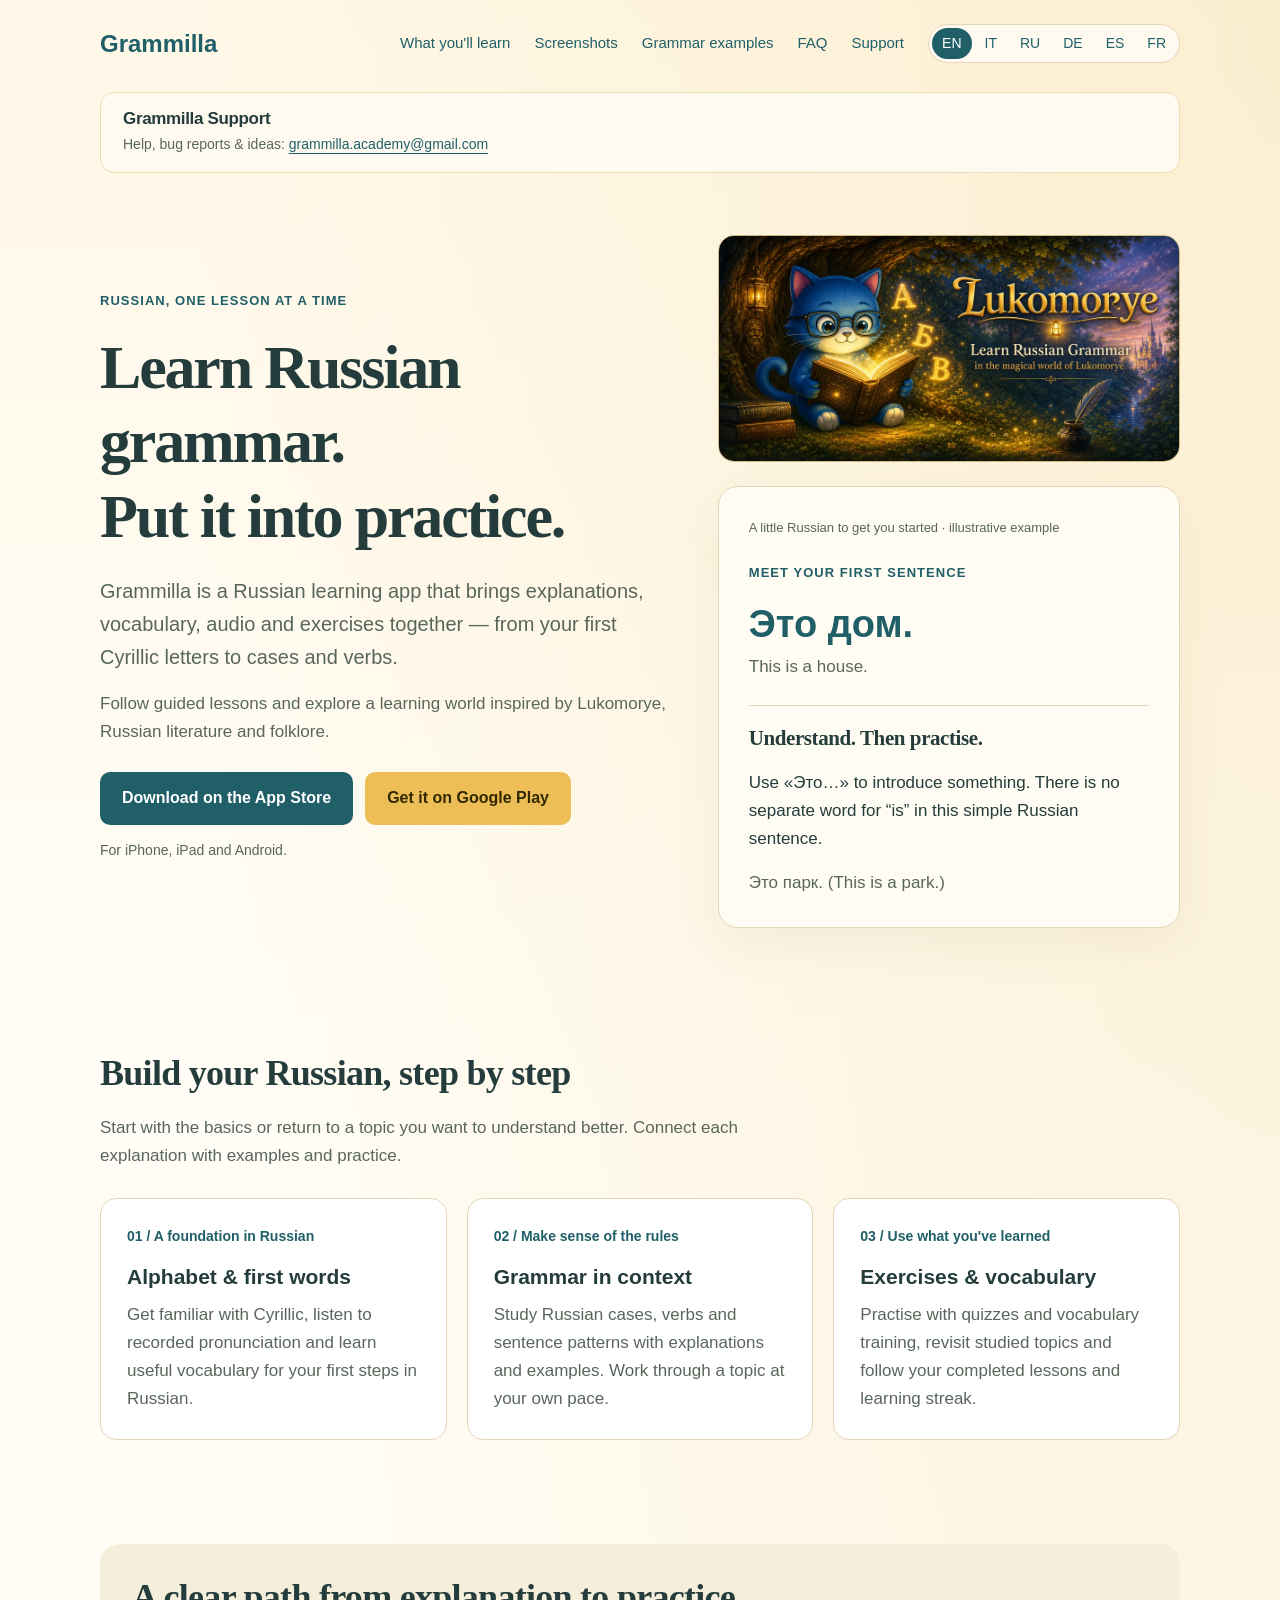
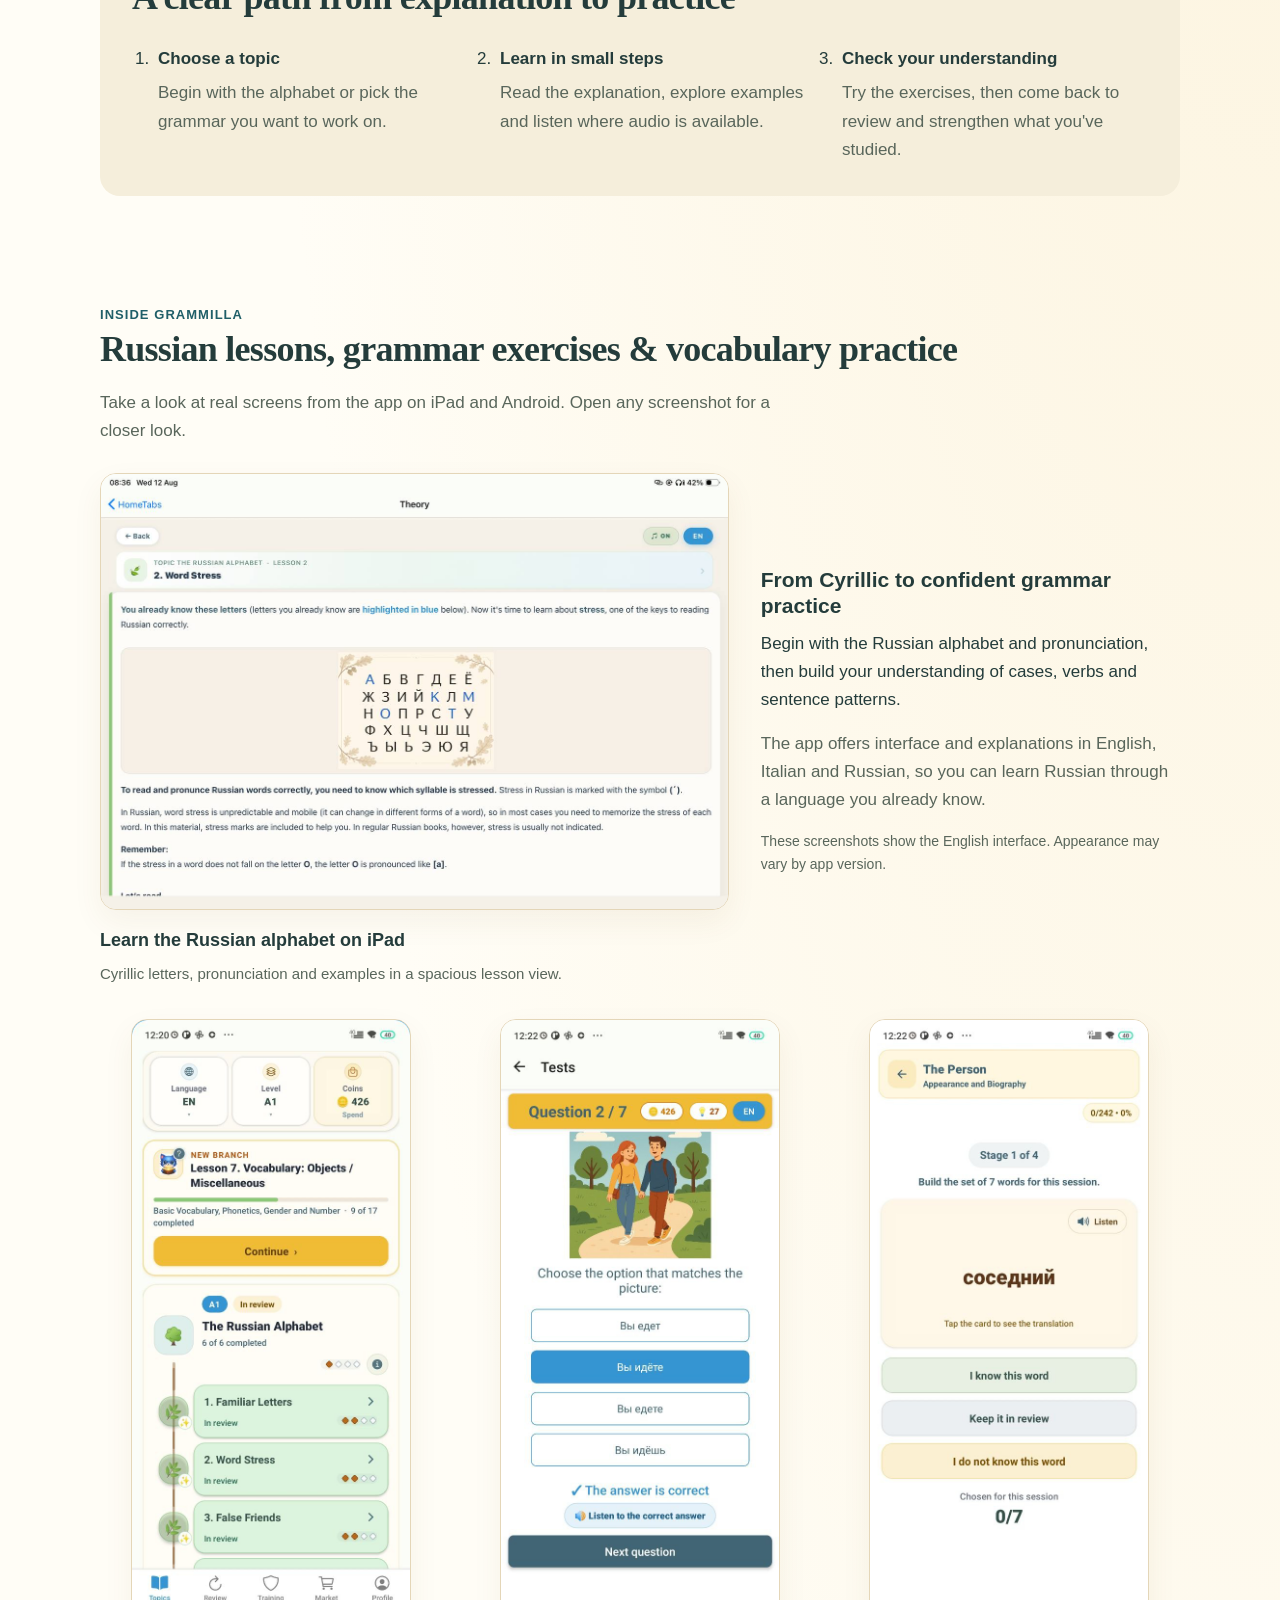
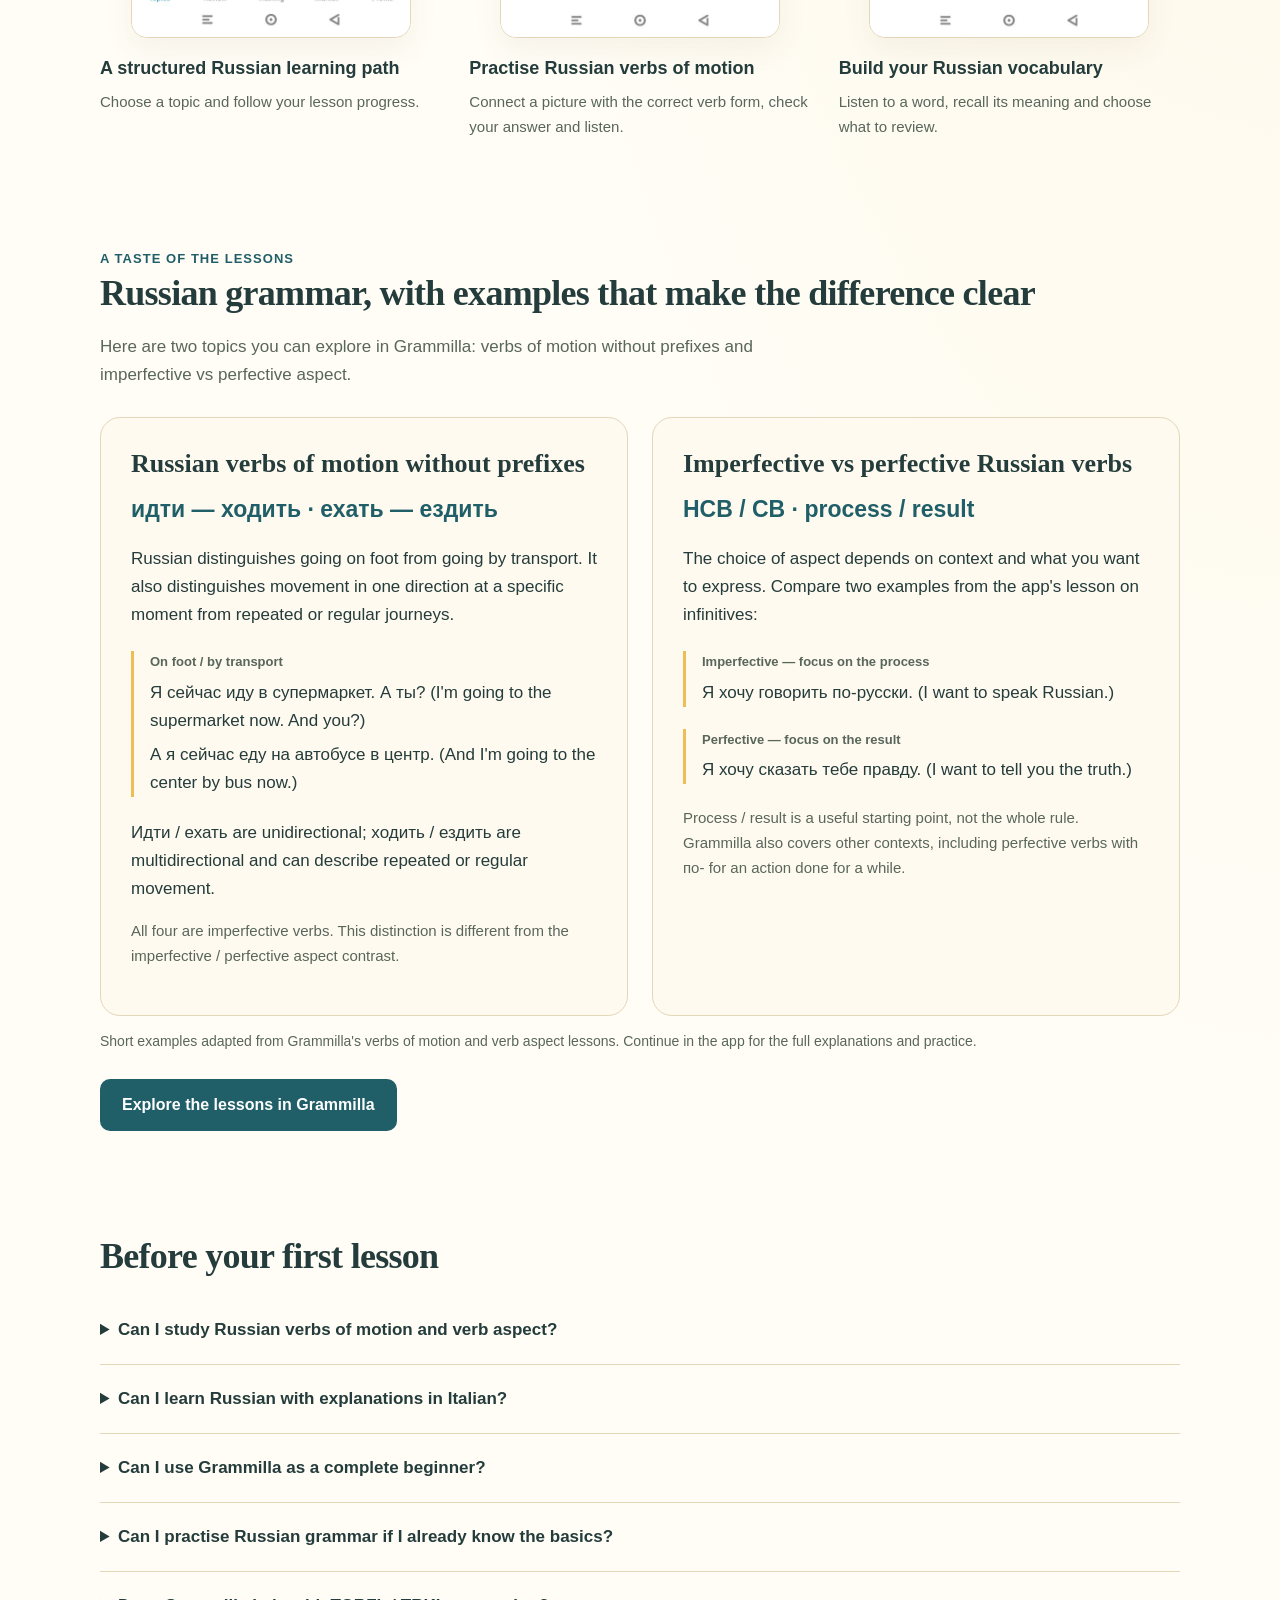
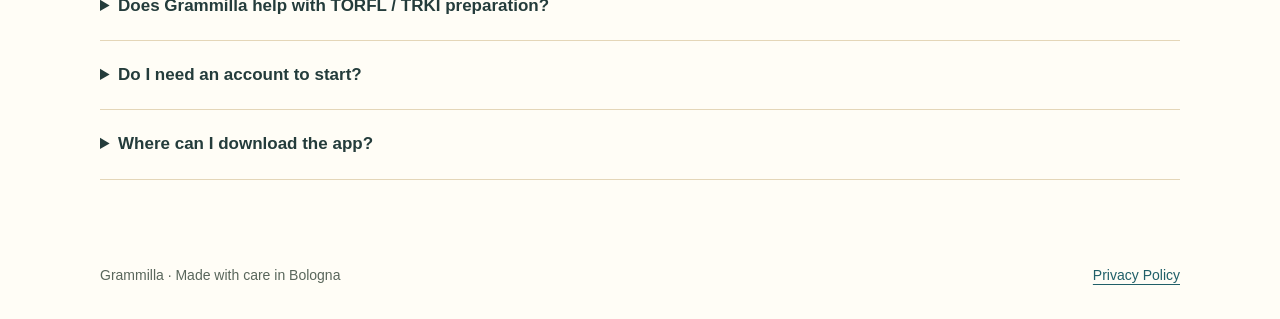
==== index.html @ 08387d65 "Add app banners free download offers and app-link store fallback" ====
<!DOCTYPE html>
<html lang="en">
<head>
  <meta charset="UTF-8" />
  <meta name="viewport" content="width=device-width, initial-scale=1.0" />
  <meta name="google-site-verification" content="zuluS6yuf3MvCARNWKIKWjeLZQMuFsAksyqGJu3H5Sc" />
  <meta name="msvalidate.01" content="674CF7AF30E9AA2058EB2AFCB538A620" />
  <title>Grammilla — Learn Russian Grammar &amp; Vocabulary</title>
  <meta name="description" content="Learn Russian with Grammilla for iOS and Android. Explore the alphabet, grammar and vocabulary through guided lessons, recorded audio and practice exercises." />
  <meta name="theme-color" content="#fff8e8" />
  <meta name="apple-itunes-app" content="app-id=6772191189" />
  <link rel="canonical" href="https://gramillaapp.github.io/grammilla-support/" />
  <link rel="alternate" hreflang="en" href="https://gramillaapp.github.io/grammilla-support/" />
  <link rel="alternate" hreflang="it" href="https://gramillaapp.github.io/grammilla-support/it/" />
  <link rel="alternate" hreflang="ru" href="https://gramillaapp.github.io/grammilla-support/ru/" />
  <link rel="alternate" hreflang="de" href="https://gramillaapp.github.io/grammilla-support/de/" />
  <link rel="alternate" hreflang="es" href="https://gramillaapp.github.io/grammilla-support/es/" />
  <link rel="alternate" hreflang="fr" href="https://gramillaapp.github.io/grammilla-support/fr/" />
  <link rel="alternate" hreflang="x-default" href="https://gramillaapp.github.io/grammilla-support/" />
  <meta property="og:type" content="website" />
  <meta property="og:site_name" content="Grammilla" />
  <meta property="og:locale" content="en_US" />
  <meta property="og:title" content="Grammilla — Learn Russian Grammar &amp; Vocabulary" />
  <meta property="og:description" content="From your first Russian letters to grammar practice. Discover guided lessons, vocabulary and exercises for iOS and Android." />
  <meta property="og:url" content="https://gramillaapp.github.io/grammilla-support/" />
  <meta property="og:image" content="https://gramillaapp.github.io/grammilla-support/assets/grammilla-lukomorye-en.webp" />
  <meta property="og:image:alt" content="Lukomorye — Learn Russian Grammar with Grammilla's blue learned cat." />
  <meta property="og:image:width" content="1024" />
  <meta property="og:image:height" content="500" />
  <meta name="twitter:card" content="summary_large_image" />
  <script type="application/ld+json">
    {
      "@context": "https://schema.org",
      "@type": "MobileApplication",
      "name": "Grammilla",
      "url": "https://gramillaapp.github.io/grammilla-support/",
      "description": "An app for learning Russian grammar and vocabulary through lessons, audio and practice exercises.",
      "inLanguage": ["en", "it", "ru"],
      "screenshot": [
        "https://gramillaapp.github.io/grammilla-support/assets/russian-alphabet-lesson-ipad.jpg",
        "https://gramillaapp.github.io/grammilla-support/assets/russian-grammar-exercises-android.jpg"
      ],
      "applicationCategory": "EducationalApplication",
      "operatingSystem": "Android, iOS, iPadOS",
      "offers": {
        "@type": "Offer",
        "price": "0",
        "priceCurrency": "USD"
      },
      "installUrl": [
        "https://play.google.com/store/apps/details?id=com.deny123.Grammila",
        "https://apps.apple.com/app/id6772191189"
      ]
    }
  </script>
  <link rel="stylesheet" href="site.css" />
</head>
<body>
  <a class="skip" href="#main">Skip to content</a>
  <header class="wrap">
    <a class="brand" href="./index.html" aria-label="Grammilla home">Grammilla</a>
    <div class="header-links">
    <nav aria-label="Main navigation">
      <a href="#learn">What you'll learn</a>
      <a href="#screenshots">Screenshots</a>
      <a href="#grammar">Grammar examples</a>
      <a href="#questions">FAQ</a>
      <a href="#support">Support</a>
    </nav>
    <div class="language" role="navigation" aria-label="Language">
        <a href="./index.html" lang="en" hreflang="en" aria-label="English" aria-current="page">EN</a>
        <a href="it/index.html" lang="it" hreflang="it" aria-label="Italiano">IT</a>
        <a href="ru/index.html" lang="ru" hreflang="ru" aria-label="Русский">RU</a>
        <a href="de/index.html" lang="de" hreflang="de" aria-label="Deutsch">DE</a>
        <a href="es/index.html" lang="es" hreflang="es" aria-label="Español">ES</a>
        <a href="fr/index.html" lang="fr" hreflang="fr" aria-label="Français">FR</a>
      </div>
    </div>
  </header>
  <main id="main" class="wrap">
    <section id="support" class="support-top" aria-labelledby="support-title">
      <div class="support">
        <div>
          <h2 id="support-title">Grammilla Support</h2>
          <p>Help, bug reports &amp; ideas: <a href="mailto:grammilla.academy@gmail.com?subject=Support%20Request%20-%20Grammilla">grammilla.academy@gmail.com</a></p>
        </div>
        <a class="btn secondary" href="grammilla://">Back to app</a>
      </div>
    </section>
    <section class="hero" aria-labelledby="hero-title">
      <div class="hero-copy">
        <span class="eyebrow">Russian, one lesson at a time</span>
        <h1 id="hero-title">Learn Russian grammar.<br />Put it into practice.</h1>
        <p class="intro">Grammilla is a Russian learning app that brings explanations, vocabulary, audio and exercises together — from your first Cyrillic letters to cases and verbs.</p>
        <p class="muted">Follow guided lessons and explore a learning world inspired by Lukomorye, Russian literature and folklore.</p>
        <div class="actions" id="download">
          <a class="btn primary" href="https://apps.apple.com/app/id6772191189">Download on the App Store</a>
          <a class="btn secondary" href="https://play.google.com/store/apps/details?id=com.deny123.Grammila">Get it on Google Play</a>
        </div>
        <p class="note">For iPhone, iPad and Android.</p>
      </div>
      <img class="world-art" src="assets/grammilla-lukomorye-en.webp" width="1024" height="500" fetchpriority="high" alt="Lukomorye — Learn Russian Grammar. A blue learned cat reads beneath a golden oak." />
      <aside class="lesson" aria-label="Illustrative Russian grammar example">
        <p class="lesson-label">A little Russian to get you started · illustrative example</p>
        <p class="eyebrow">Meet your first sentence</p>
        <p class="russian" lang="ru">Это дом.</p>
        <p class="translation">This is a house.</p>
        <div class="example-rule">
          <h2>Understand. Then practise.</h2>
          <p>Use <span lang="ru">«Это…»</span> to introduce something. There is no separate word for “is” in this simple Russian sentence.</p>
          <p class="translation"><span lang="ru">Это парк.</span> (This is a park.)</p>
        </div>
      </aside>
    </section>
    <section id="learn" aria-labelledby="learn-title">
      <h2 id="learn-title">Build your Russian, step by step</h2>
      <p class="section-intro">Start with the basics or return to a topic you want to understand better. Connect each explanation with examples and practice.</p>
      <div class="grid">
        <article class="panel">
          <span class="number">01 / A foundation in Russian</span>
          <h3>Alphabet &amp; first words</h3>
          <p>Get familiar with Cyrillic, listen to recorded pronunciation and learn useful vocabulary for your first steps in Russian.</p>
        </article>
        <article class="panel">
          <span class="number">02 / Make sense of the rules</span>
          <h3>Grammar in context</h3>
          <p>Study Russian cases, verbs and sentence patterns with explanations and examples. Work through a topic at your own pace.</p>
        </article>
        <article class="panel">
          <span class="number">03 / Use what you've learned</span>
          <h3>Exercises &amp; vocabulary</h3>
          <p>Practise with quizzes and vocabulary training, revisit studied topics and follow your completed lessons and learning streak.</p>
        </article>
      </div>
    </section>
    <section aria-labelledby="routine-title">
      <div class="journey">
        <h2 id="routine-title">A clear path from explanation to practice</h2>
        <ol>
          <li><strong>Choose a topic</strong><span>Begin with the alphabet or pick the grammar you want to work on.</span></li>
          <li><strong>Learn in small steps</strong><span>Read the explanation, explore examples and listen where audio is available.</span></li>
          <li><strong>Check your understanding</strong><span>Try the exercises, then come back to review and strengthen what you've studied.</span></li>
        </ol>
      </div>
    </section>
    <section id="screenshots" aria-labelledby="screenshots-title">
      <span class="eyebrow">Inside Grammilla</span>
      <h2 id="screenshots-title">Russian lessons, grammar exercises &amp; vocabulary practice</h2>
      <p class="section-intro">Take a look at real screens from the app on iPad and Android. Open any screenshot for a closer look.</p>
      <div class="shots-intro">
        <figure>
          <a class="shot-link" href="assets/russian-alphabet-lesson-ipad.jpg">
            <img src="assets/russian-alphabet-lesson-ipad.jpg" width="1280" height="889" loading="lazy" decoding="async" alt="Grammilla Russian alphabet lesson on iPad, with Cyrillic letters, word stress and pronunciation examples." />
          </a>
          <figcaption><strong>Learn the Russian alphabet on iPad</strong>Cyrillic letters, pronunciation and examples in a spacious lesson view.</figcaption>
        </figure>
        <div>
          <h3>From Cyrillic to confident grammar practice</h3>
          <p>Begin with the Russian alphabet and pronunciation, then build your understanding of cases, verbs and sentence patterns.</p>
          <p class="muted">The app offers interface and explanations in English, Italian and Russian, so you can learn Russian through a language you already know.</p>
          <p class="note">These screenshots show the English interface. Appearance may vary by app version.</p>
        </div>
      </div>
      <div class="shots-grid">
        <figure>
          <a class="shot-link" href="assets/learn-russian-topics-android.jpg"><img src="assets/learn-russian-topics-android.jpg" width="576" height="1280" loading="lazy" decoding="async" alt="Grammilla Russian learning topics on Android, showing alphabet lessons and lesson progress." /></a>
          <figcaption><strong>A structured Russian learning path</strong>Choose a topic and follow your lesson progress.</figcaption>
        </figure>
        <figure>
          <a class="shot-link" href="assets/russian-grammar-exercises-android.jpg"><img src="assets/russian-grammar-exercises-android.jpg" width="576" height="1280" loading="lazy" decoding="async" alt="Russian verbs of motion exercise in Grammilla, with an illustrated walking scene, answer feedback and audio." /></a>
          <figcaption><strong>Practise Russian verbs of motion</strong>Connect a picture with the correct verb form, check your answer and listen.</figcaption>
        </figure>
        <figure>
          <a class="shot-link" href="assets/russian-vocabulary-practice-android.jpg"><img src="assets/russian-vocabulary-practice-android.jpg" width="576" height="1280" loading="lazy" decoding="async" alt="Grammilla Russian vocabulary practice card with the word соседний, audio, translation reveal and review options." /></a>
          <figcaption><strong>Build your Russian vocabulary</strong>Listen to a word, recall its meaning and choose what to review.</figcaption>
        </figure>
      </div>
    </section>
    <section id="grammar" aria-labelledby="grammar-title">
      <span class="eyebrow">A taste of the lessons</span>
      <h2 id="grammar-title">Russian grammar, with examples that make the difference clear</h2>
      <p class="section-intro">Here are two topics you can explore in Grammilla: verbs of motion without prefixes and imperfective vs perfective aspect.</p>
      <div class="topic-examples">
        <article class="topic-card">
          <h3>Russian verbs of motion without prefixes</h3>
          <p class="pair" lang="ru">идти — ходить · ехать — ездить</p>
          <p>Russian distinguishes going on foot from going by transport. It also distinguishes movement in one direction at a specific moment from repeated or regular journeys.</p>
          <div class="example">
            <p class="example-label">On foot / by transport</p>
            <p><span lang="ru">Я сейчас иду в супермаркет. А ты?</span> (I'm going to the supermarket now. And you?)</p>
            <p><span lang="ru">А я сейчас еду на автобусе в центр.</span> (And I'm going to the center by bus now.)</p>
          </div>
          <p><span lang="ru">Идти / ехать</span> are unidirectional; <span lang="ru">ходить / ездить</span> are multidirectional and can describe repeated or regular movement.</p>
          <p class="topic-note">All four are imperfective verbs. This distinction is different from the imperfective / perfective aspect contrast.</p>
        </article>
        <article class="topic-card">
          <h3>Imperfective vs perfective Russian verbs</h3>
          <p class="pair"><span lang="ru">НСВ / СВ</span> · process / result</p>
          <p>The choice of aspect depends on context and what you want to express. Compare two examples from the app's lesson on infinitives:</p>
          <div class="example">
            <p class="example-label">Imperfective — focus on the process</p>
            <p><span lang="ru">Я хочу говорить по-русски.</span> (I want to speak Russian.)</p>
          </div>
          <div class="example">
            <p class="example-label">Perfective — focus on the result</p>
            <p><span lang="ru">Я хочу сказать тебе правду.</span> (I want to tell you the truth.)</p>
          </div>
          <p class="topic-note">Process / result is a useful starting point, not the whole rule. Grammilla also covers other contexts, including perfective verbs with <span lang="ru">по-</span> for an action done for a while.</p>
        </article>
      </div>
      <p class="note">Short examples adapted from Grammilla's verbs of motion and verb aspect lessons. Continue in the app for the full explanations and practice.</p>
      <div class="actions"><a class="btn primary" href="#download">Explore the lessons in Grammilla</a></div>
    </section>
    <section id="questions" aria-labelledby="questions-title">
      <h2 id="questions-title">Before your first lesson</h2>
      <details>
        <summary>Can I study Russian verbs of motion and verb aspect?</summary>
        <p>Yes. Grammilla has lessons on verbs of motion without prefixes, including <span lang="ru">идти / ходить</span> and <span lang="ru">ехать / ездить</span>, and on imperfective and perfective aspect. <a href="#grammar">See examples from these topics</a>.</p>
      </details>
      <details>
        <summary>Can I learn Russian with explanations in Italian?</summary>
        <p>Yes. The app offers interface and explanations in English, Italian and Russian. You can also <a href="it/index.html" hreflang="it" lang="it">leggere questa pagina in italiano</a>.</p>
      </details>
      <details>
        <summary>Can I use Grammilla as a complete beginner?</summary>
        <p>Yes. You can begin with the Russian alphabet, pronunciation and introductory vocabulary before moving on to grammar and practical language topics.</p>
      </details>
      <details>
        <summary>Can I practise Russian grammar if I already know the basics?</summary>
        <p>Yes. Use topic-based lessons and exercises to revisit rules, practise Russian cases and verbs, and strengthen your vocabulary.</p>
      </details>
      <details>
        <summary>Does Grammilla help with TORFL / TRKI preparation?</summary>
        <p>Grammar and vocabulary practice can support your preparation for TORFL / TRKI. Use it alongside the exam requirements and other study materials for your level.</p>
      </details>
      <details>
        <summary>Do I need an account to start?</summary>
        <p>You can start as a guest. Sign in if you want to sync your progress with your account.</p>
      </details>
      <details>
        <summary>Where can I download the app?</summary>
        <p>Grammilla is available on the <a href="https://apps.apple.com/app/id6772191189">App Store for iPhone and iPad</a> and on <a href="https://play.google.com/store/apps/details?id=com.deny123.Grammila">Google Play for Android</a>.</p>
      </details>
    </section>
  </main>
  <footer class="wrap">
    <span>Grammilla · Made with care in Bologna</span>
    <a href="https://grammilla-academy.github.io/privacy/privacy.html">Privacy Policy</a>
  </footer>
  <script>
    // "Back to app": open the app if installed, otherwise go to the store.
    (function () {
      var link = document.querySelector('a[href^="grammilla://"]');
      if (!link) return;
      var ua = navigator.userAgent || "";
      var isIOS = /iPad|iPhone|iPod/.test(ua) ||
                  (navigator.platform === "MacIntel" && navigator.maxTouchPoints > 1);
      var isAndroid = /Android/.test(ua);
      var store = isIOS
        ? "https://apps.apple.com/app/id6772191189"
        : isAndroid
          ? "https://play.google.com/store/apps/details?id=com.deny123.Grammila"
          : null;
      if (!store) { link.style.display = "none"; return; }
      link.addEventListener("click", function (e) {
        e.preventDefault();
        var deepLink = link.getAttribute("href");
        var timer = setTimeout(function () { window.location.href = store; }, 1500);
        document.addEventListener("visibilitychange", function () {
          if (document.hidden) clearTimeout(timer);
        }, { once: true });
        window.location.href = deepLink;
      });
    })();
  </script>
</body>
</html>
---- site.css ----
:root { color-scheme: light; --ink: #243c3b; --muted: #59665b; --blue: #205f68; --gold: #edbd56; --border: #e4d6b8; }
* { box-sizing: border-box; }
html { scroll-behavior: smooth; }
body { margin: 0; color: var(--ink); background: radial-gradient(ellipse at top right, #f6dfaa66, transparent 60%), linear-gradient(180deg, #fff8e8, #fffdf6 1100px); font-family: "Inter", "Segoe UI", Arial, sans-serif; font-size: 17px; line-height: 1.65; }
a { color: var(--blue); text-underline-offset: 4px; }
a:focus-visible, summary:focus-visible { outline: 3px solid var(--blue); outline-offset: 5px; }
.skip { position: absolute; top: -100px; left: 16px; padding: 8px 16px; background: #fffdf8; z-index: 1; }
.skip:focus { top: 8px; }
.wrap { width: min(1080px, calc(100% - 40px)); margin-inline: auto; }
header { display: flex; align-items: center; justify-content: space-between; gap: 20px; padding-block: 24px; }
.brand { font-size: 24px; font-weight: 800; text-decoration: none; color: var(--blue); }
nav { display: flex; flex-wrap: wrap; gap: 12px 24px; font-size: 15px; }
nav a { text-decoration: none; }
nav a:hover { text-decoration: underline; }
h1, h2, h3 { line-height: 1.2; }
h1, h2 { font-family: Georgia, "Times New Roman", serif; font-weight: 700; }
h1 { font-size: clamp(36px, 5.3vw, 62px); letter-spacing: -0.035em; margin: 16px 0 22px; }
h2 { font-size: clamp(27px, 3.5vw, 36px); letter-spacing: -0.02em; margin: 0 0 18px; }
h3 { font-size: 21px; margin: 0 0 12px; }
p { margin: 0 0 16px; }
.muted, .intro { color: var(--muted); }
.eyebrow { color: var(--blue); font-size: 13px; font-weight: 800; text-transform: uppercase; letter-spacing: 0.08em; }
.hero { display: grid; grid-template-columns: 1.25fr 1fr; gap: 52px; align-items: center; padding-block: 62px 72px; }
.intro { font-size: 20px; max-width: 600px; }
.actions { display: flex; flex-wrap: wrap; gap: 12px; margin-top: 26px; }
.btn { display: inline-flex; align-items: center; justify-content: center; padding: 13px 22px; border-radius: 10px; font-size: 16px; font-weight: 700; text-decoration: none; }
.primary { background: var(--blue); color: white; }
.secondary { background: var(--gold); color: #332900; }
.btn:hover { filter: brightness(0.94); }
.note { font-size: 14px; color: var(--muted); margin-top: 14px; }
.lesson { background: #fff; border: 1px solid var(--border); border-radius: 20px; padding: 30px; box-shadow: 0 18px 50px #216e9d12; }
.lesson-label { font-size: 13px; color: var(--muted); margin-bottom: 24px; }
.russian { font-size: 38px; line-height: 1.3; margin: 4px 0; color: var(--blue); font-weight: 700; }
.translation { color: var(--muted); }
.example-rule { border-top: 1px solid var(--border); padding-top: 20px; margin-top: 24px; }
.example-rule h2 { font-size: 21px; }
.example-rule p:last-child { margin-bottom: 0; }
section { padding-block: 52px; scroll-margin-top: 24px; }
.section-intro { max-width: 720px; color: var(--muted); margin-bottom: 28px; }
.grid { display: grid; grid-template-columns: repeat(3, 1fr); gap: 20px; }
.panel { border: 1px solid var(--border); border-radius: 16px; background: #fff; padding: 26px; }
.panel p { color: var(--muted); margin-bottom: 0; }
.number { display: block; color: var(--blue); font-size: 14px; font-weight: 800; margin-bottom: 16px; }
.journey { padding: 32px; border-radius: 20px; background: #f5eedb; }
.journey ol { display: grid; grid-template-columns: repeat(3, 1fr); gap: 32px; padding-left: 22px; margin: 26px 0 0; }
.journey li { padding-left: 4px; }
.journey strong { display: block; margin-bottom: 6px; }
.journey span { color: var(--muted); }
details { border-bottom: 1px solid var(--border); padding-block: 20px; }
summary { cursor: pointer; font-weight: 700; }
details p { color: var(--muted); margin: 14px 0 0; max-width: 800px; }
.support { background: #fff9e9; border: 1px solid #edddb1; border-radius: 20px; padding: 32px; }
.support .actions { margin-top: 18px; }
.support a { overflow-wrap: anywhere; }
footer { display: flex; justify-content: space-between; flex-wrap: wrap; gap: 12px; padding-block: 32px; color: var(--muted); font-size: 14px; }
@media (max-width: 760px) {
  .hero { grid-template-columns: 1fr; gap: 30px; padding-block: 32px 40px; }
  .grid, .journey ol { grid-template-columns: 1fr; }
  .journey ol { gap: 20px; }
  section { padding-block: 32px; }
  header { align-items: flex-start; }
  nav { justify-content: flex-end; gap: 8px 16px; }
}
@media (max-width: 420px) {
  .wrap { width: calc(100% - 32px); }
  header { flex-direction: column; gap: 10px; }
  nav { justify-content: flex-start; }
  .actions .btn { width: 100%; }
  .lesson, .journey, .support { padding: 24px; }
}
@media (prefers-reduced-motion: reduce) { html { scroll-behavior: auto; } }

/* Shared by both static language pages. */
.language { display: inline-flex; gap: 3px; padding: 3px; border: 1px solid var(--border); border-radius: 999px; background: #fffaf0; font-size: 14px; }
.language { flex-wrap: wrap; max-width: 100%; }
.language-notice { margin-top: 20px; padding: 18px 22px; border: 1px solid #d8bb79; border-left: 4px solid var(--gold); border-radius: 14px; background: #fff6dc; }
.language-notice p { margin: 6px 0 0; color: var(--muted); font-size: 15px; }
.tablet-shot { max-width: 900px; margin: 28px auto 36px; }
.language a { padding: 4px 10px; border-radius: 999px; text-decoration: none; }
.language a[aria-current="page"] { background: var(--blue); color: #fff; }
.header-links { display: flex; flex-wrap: wrap; align-items: center; justify-content: flex-end; gap: 16px 24px; }
.hero { gap: 40px; }
.world-art { display: block; width: 100%; height: auto; border-radius: 16px; border: 1px solid #cfb77e; margin-bottom: 24px; }
.lesson { background: #fffcf3; box-shadow: 0 16px 50px #6a4e1810; }
.shots-intro { display: grid; grid-template-columns: 1.5fr 1fr; gap: 32px; align-items: center; margin: 28px 0 32px; }
figure { margin: 0; min-width: 0; }
.shot-link { display: block; border: 1px solid var(--border); border-radius: 16px; overflow: hidden; background: #fff; box-shadow: 0 12px 30px #6a4e1810; transition: box-shadow .15s; }
.shot-link:hover { box-shadow: 0 16px 32px #6a4e1826; }
.shot-link img { display: block; width: 100%; height: auto; }
.shots-grid { display: grid; grid-template-columns: repeat(3,1fr); gap: 28px; }
.shots-grid .shot-link { max-width: 280px; margin-inline: auto; }
figcaption { padding-top: 16px; font-size: 15px; color: var(--muted); }
figcaption strong { display: block; color: var(--ink); font-size: 18px; margin-bottom: 6px; }
.topic-examples { display: grid; grid-template-columns: 1fr 1fr; gap: 24px; }
.topic-card { border: 1px solid var(--border); border-radius: 20px; padding: 30px; background: #fffaf0; }
.topic-card h3 { font-family: Georgia, "Times New Roman", serif; font-size: 26px; }
.topic-card .pair { color: var(--blue); font-size: 23px; font-weight: 700; }
.example { border-left: 3px solid var(--gold); padding-left: 16px; margin-block: 22px; }
.example p { margin-bottom: 6px; }
.example-label { font-size: 13px; color: var(--muted); font-weight: 700; }
.topic-note { color: var(--muted); font-size: 15px; }
@media (max-width: 760px) {
  .shots-intro, .topic-examples { grid-template-columns: 1fr; gap: 24px; }
  .shots-grid { grid-template-columns: 1fr; gap: 36px; }
  .shots-grid .shot-link { max-width: 340px; }
  .shots-grid figcaption { max-width: 340px; margin-inline: auto; }
  .header-links { gap: 12px; }
}
@media (max-width: 420px) { .header-links { justify-content: flex-start; } .topic-card { padding: 24px; } }
@media (prefers-reduced-motion: reduce) { .shot-link { transition: none; } }

.hero { grid-template-areas: "copy art" "copy sample"; row-gap: 24px; }
.hero-copy { grid-area: copy; }
.hero > .world-art { grid-area: art; margin: 0; align-self: end; }
.hero > .lesson { grid-area: sample; align-self: start; }
@media (max-width: 760px) { .hero { grid-template-areas: "art" "copy" "sample"; } }

.support-top { padding-block: 4px 0; }
.support-top .support { display: flex; align-items: center; justify-content: space-between; gap: 12px 24px; padding: 16px 22px; border-radius: 14px; background: #fffaf0; }
.support-top h2 { font-family: "Inter", "Segoe UI", Arial, sans-serif; font-size: 17px; margin: 0 0 4px; }
.support-top p { font-size: 14px; margin: 0; color: var(--muted); }
.support-top .btn { flex-shrink: 0; padding: 9px 14px; font-size: 14px; }
@media (max-width: 520px) { .support-top .support { flex-wrap: wrap; padding: 14px 16px; } }
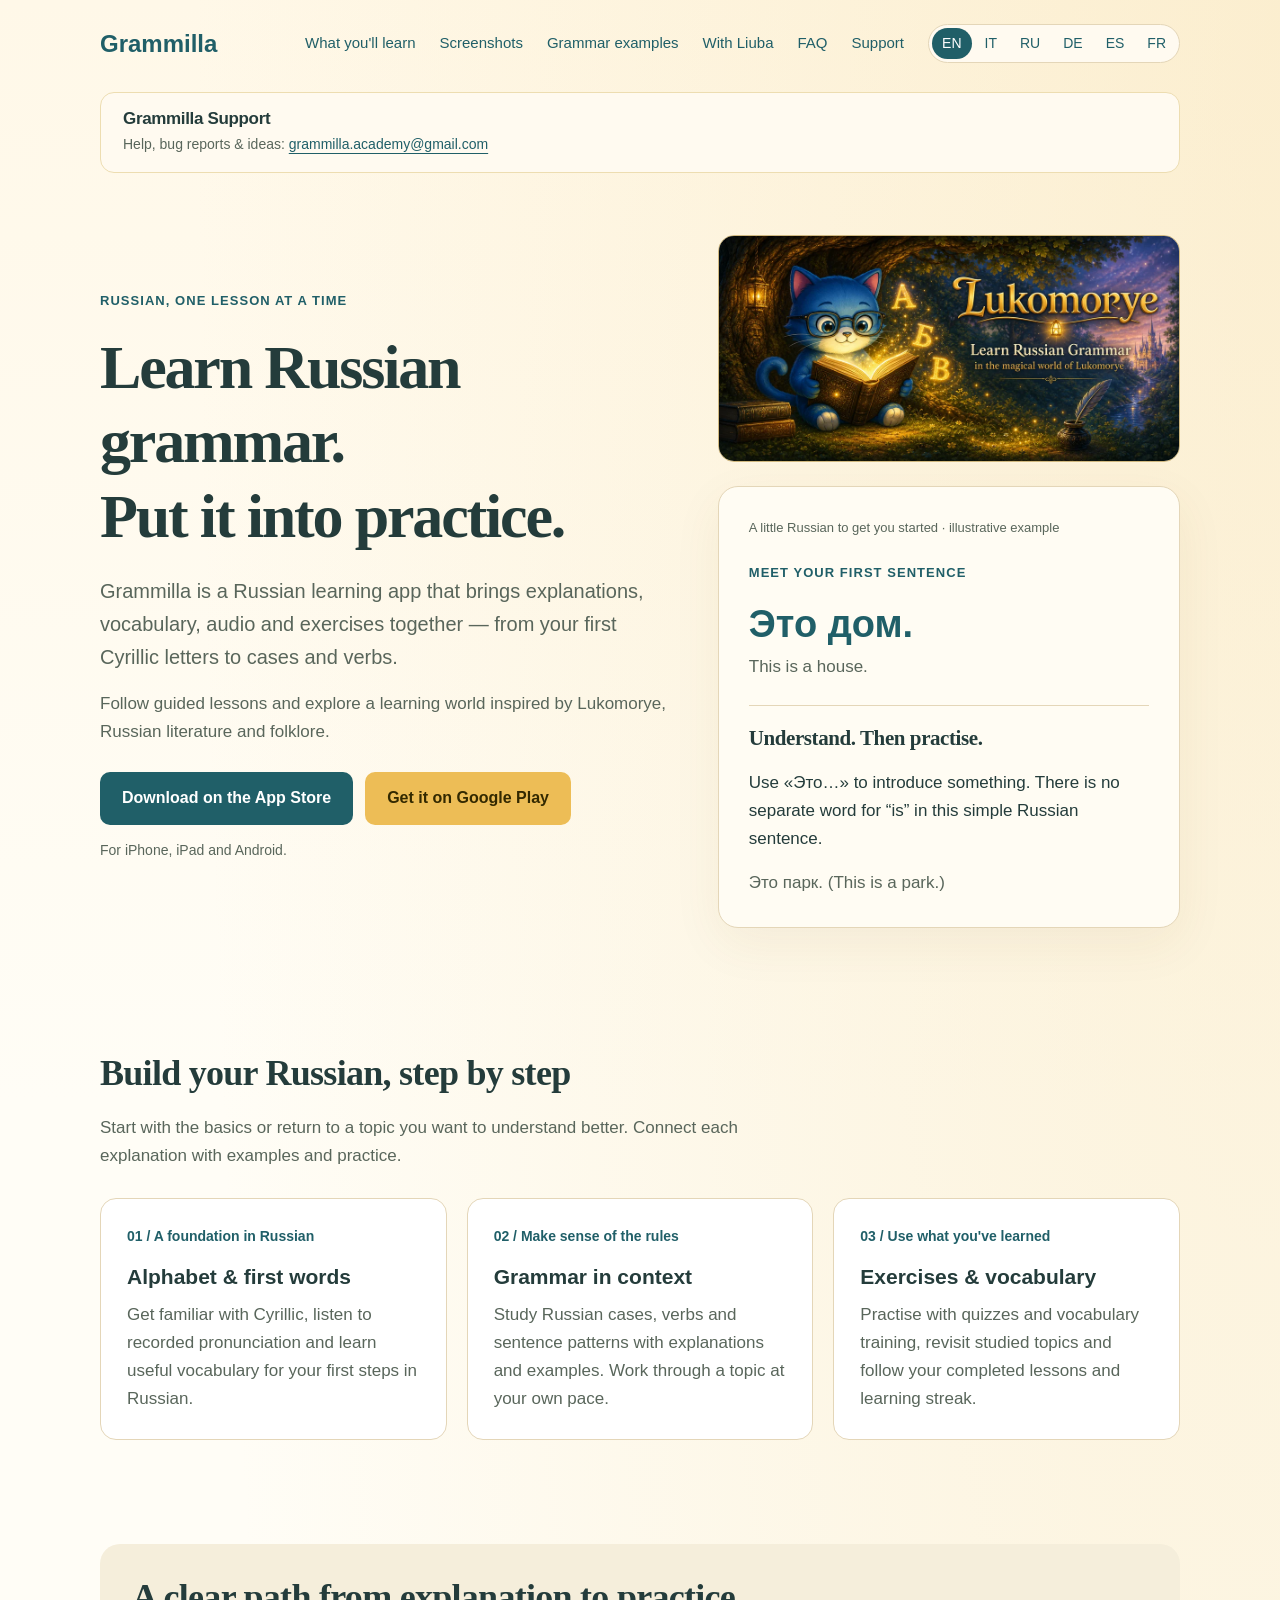
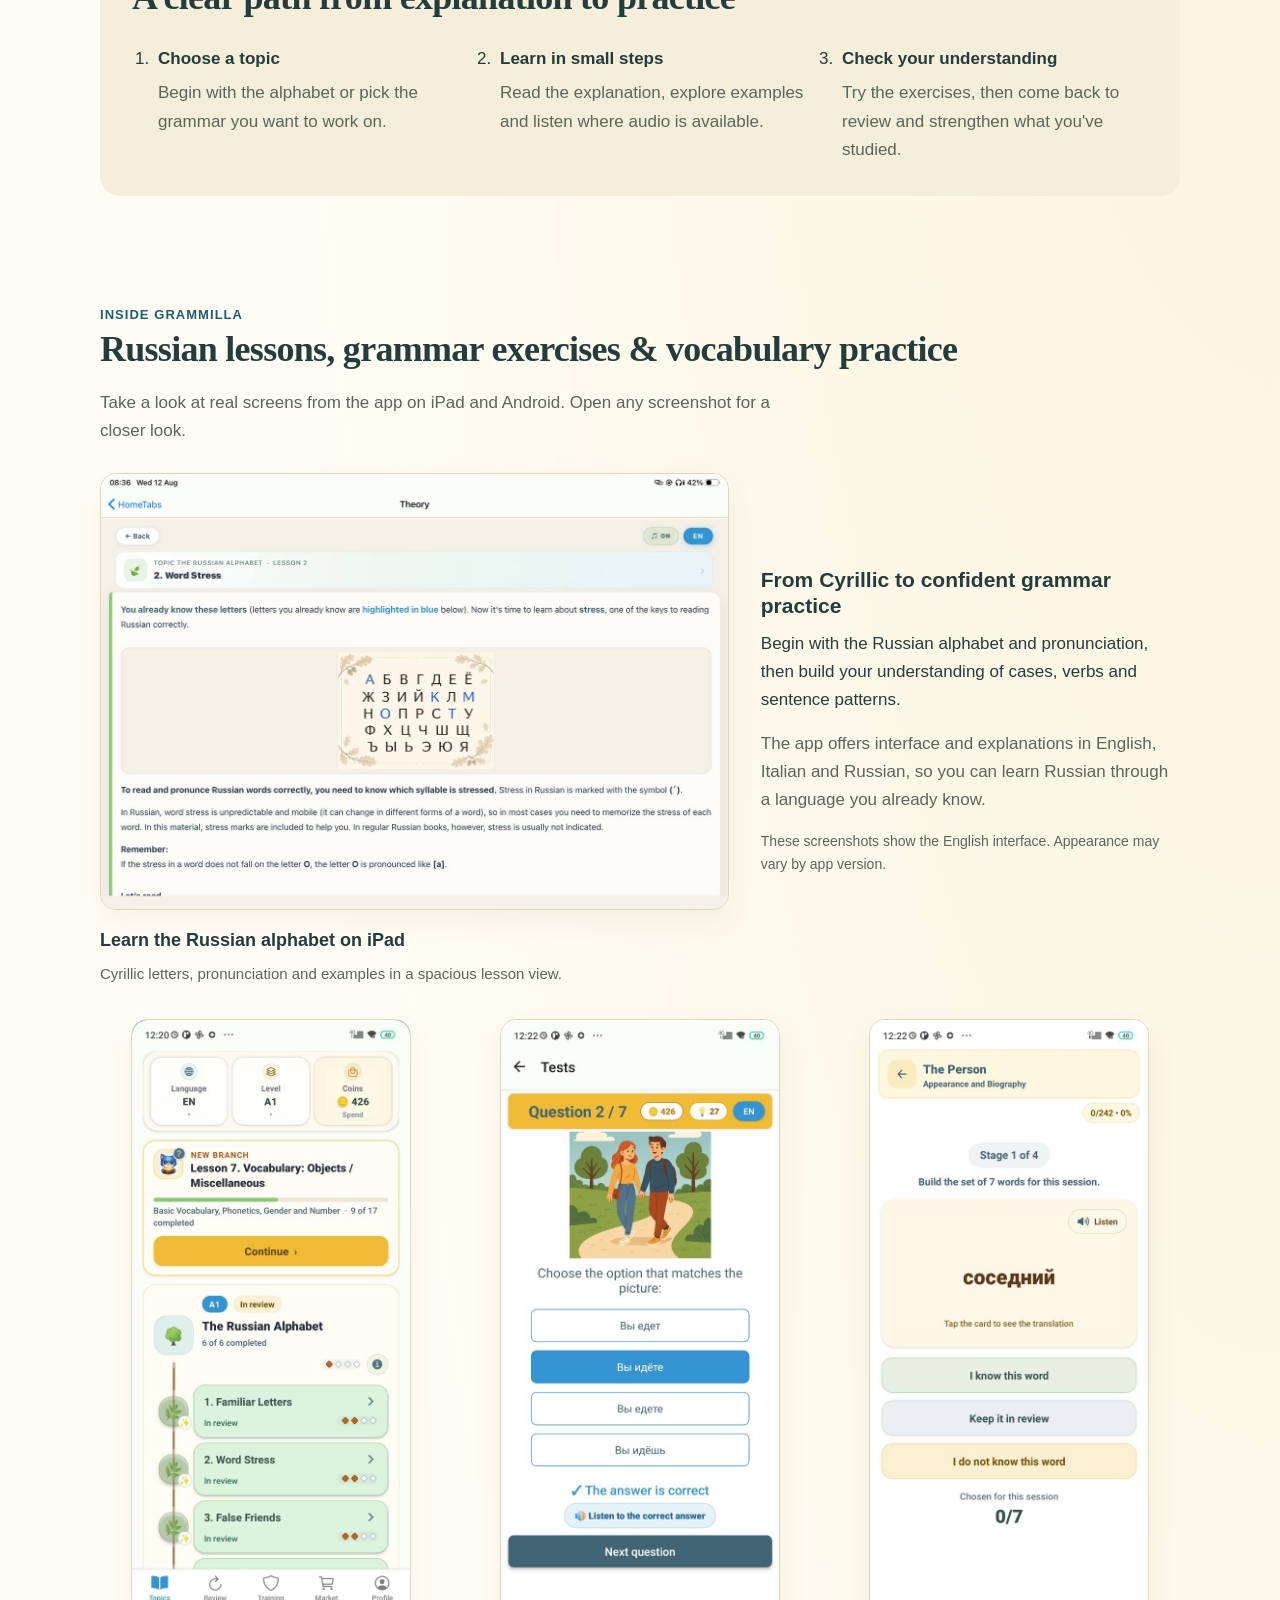
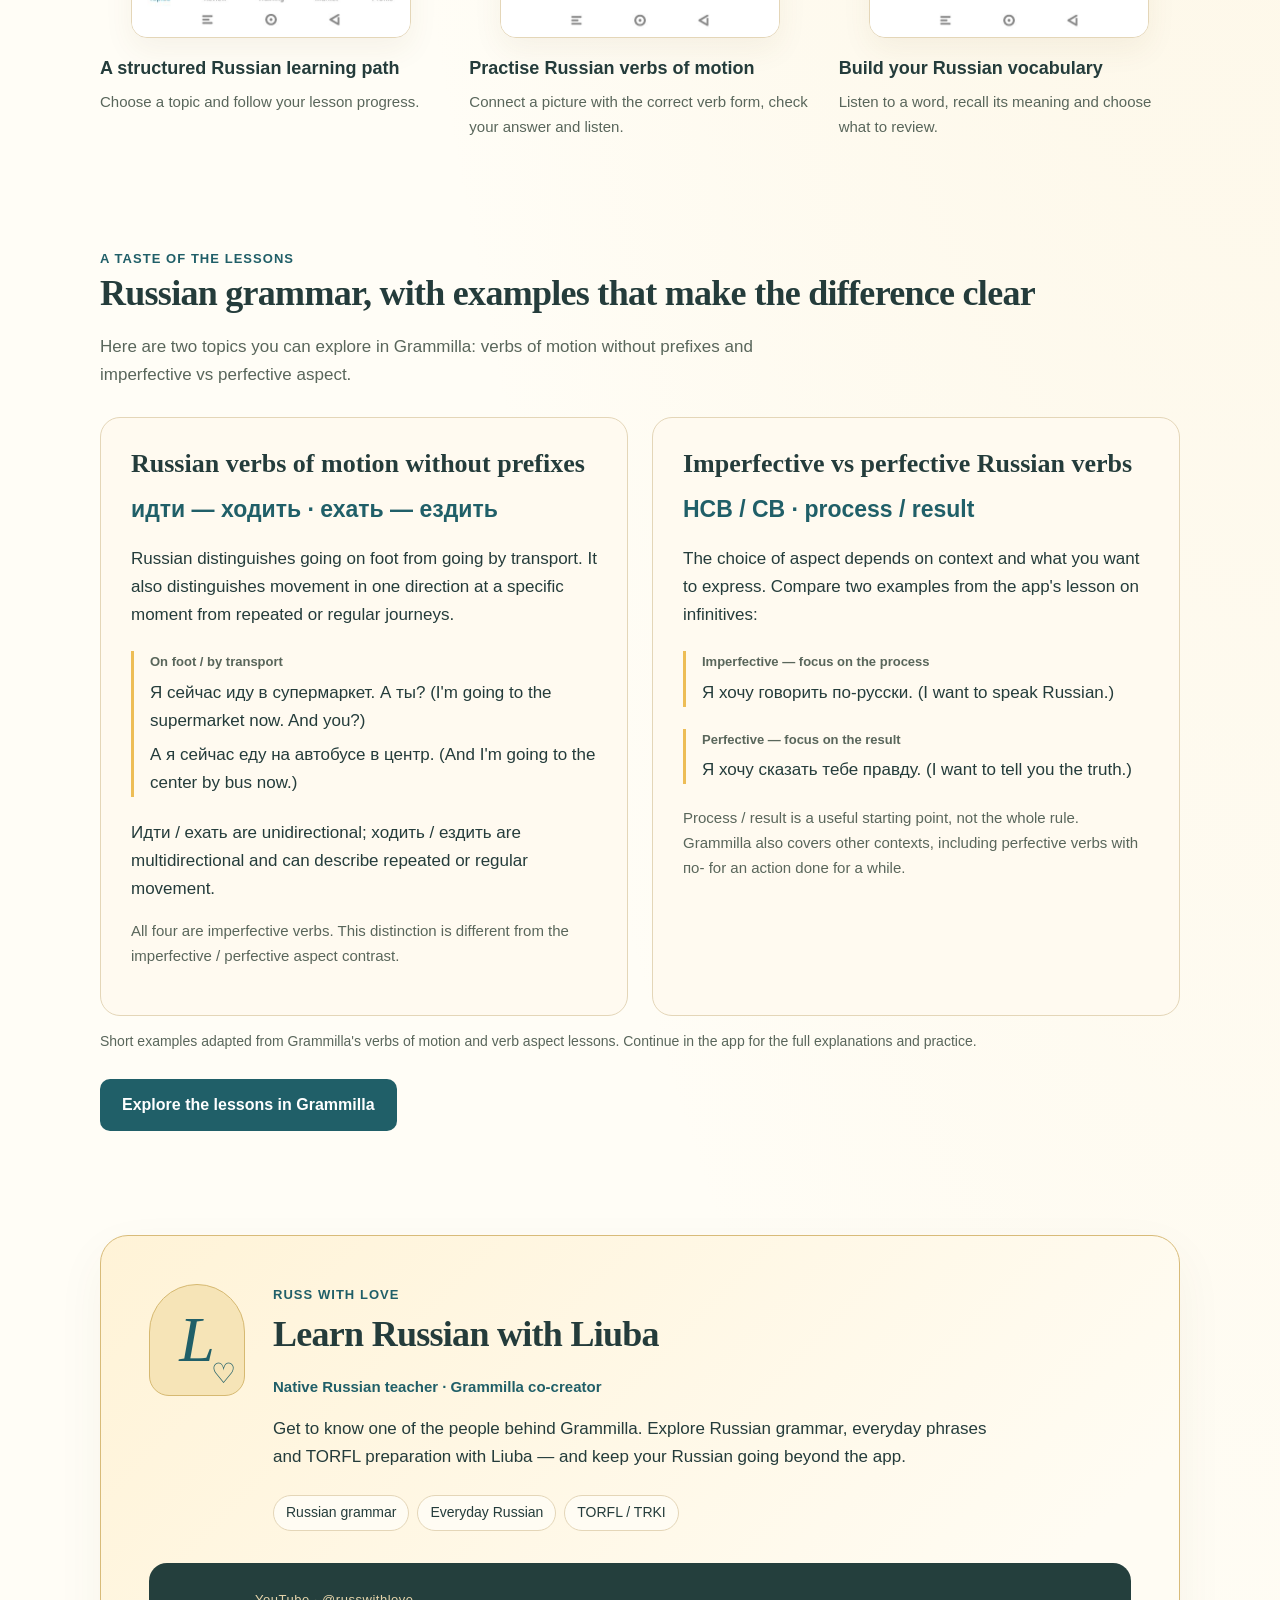
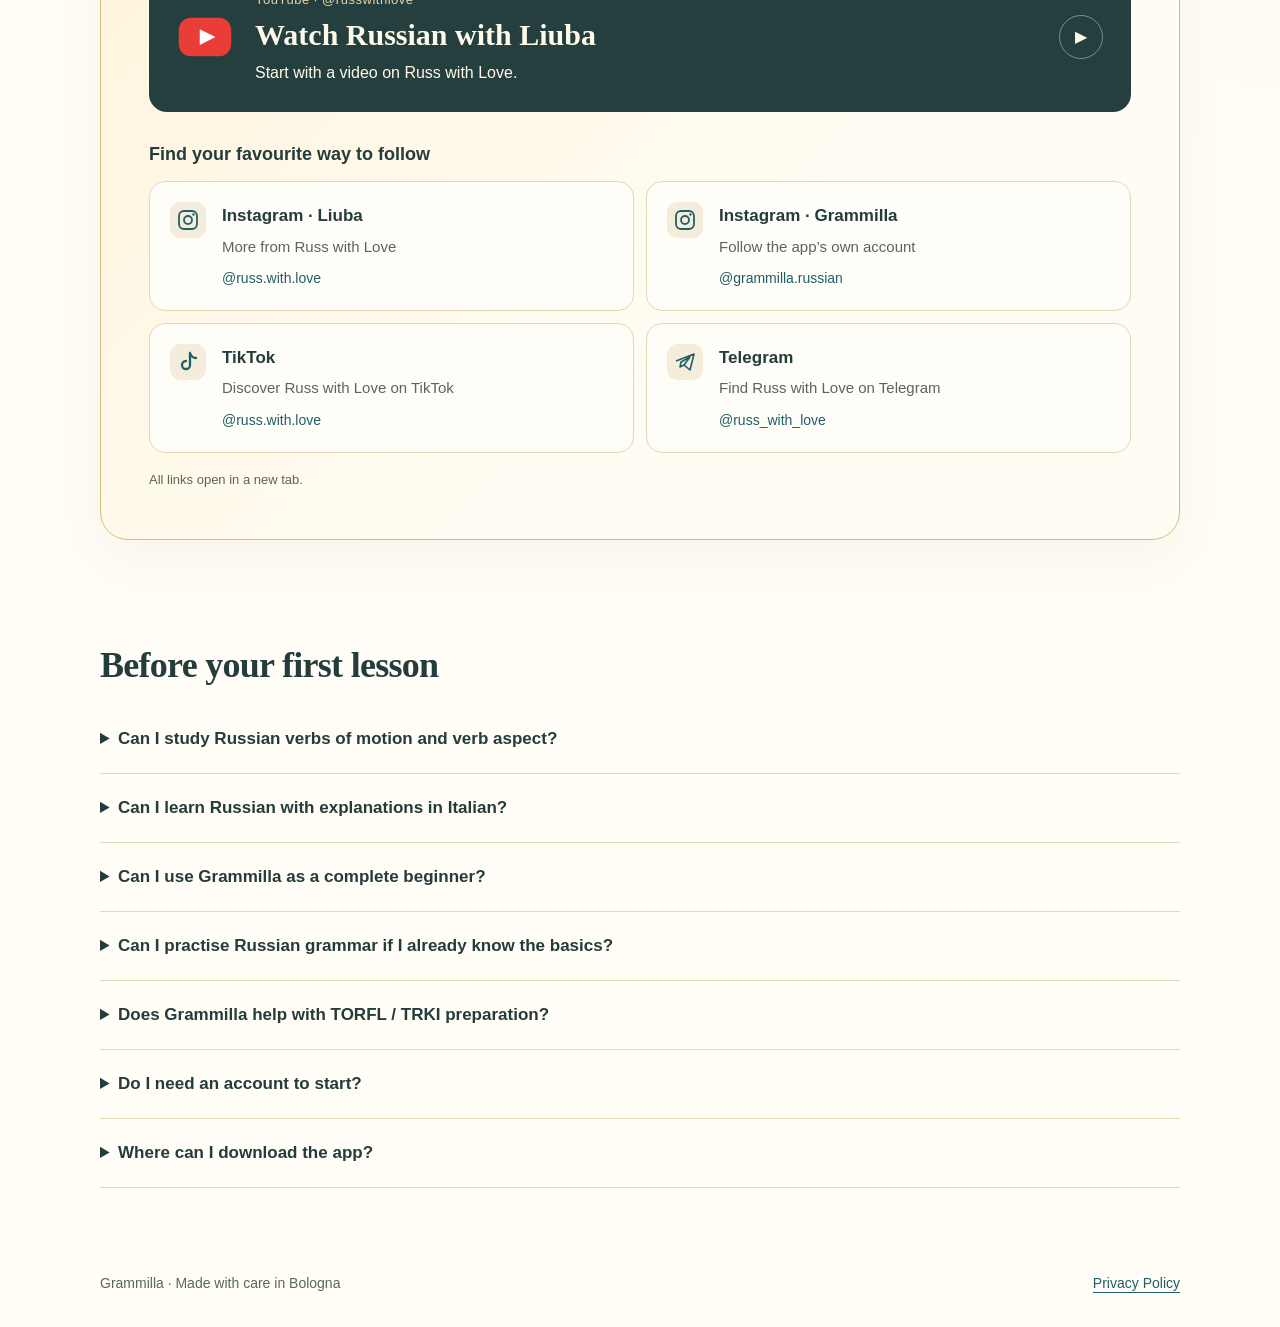
==== commit c5058a59: "Add multilingual Liuba creator and social links section" ====
--- a/index.html
+++ b/index.html
@@ -64,6 +64,7 @@
       <a href="#learn">What you'll learn</a>
       <a href="#screenshots">Screenshots</a>
       <a href="#grammar">Grammar examples</a>
+      <a href="#with-liuba">With Liuba</a>
       <a href="#questions">FAQ</a>
       <a href="#support">Support</a>
     </nav>
@@ -210,6 +211,49 @@
       </div>
       <p class="note">Short examples adapted from Grammilla's verbs of motion and verb aspect lessons. Continue in the app for the full explanations and practice.</p>
       <div class="actions"><a class="btn primary" href="#download">Explore the lessons in Grammilla</a></div>
+    </section>
+    <section id="with-liuba" class="creator-section" aria-labelledby="creator-title">
+      <div class="creator-panel">
+        <div class="creator-intro">
+          <div class="creator-monogram" aria-hidden="true">L<span>♡</span></div>
+          <div>
+            <p class="eyebrow">Russ with Love</p>
+            <h2 id="creator-title">Learn Russian with Liuba</h2>
+            <p class="creator-role">Native Russian teacher · Grammilla co-creator</p>
+            <p class="creator-copy">Get to know one of the people behind Grammilla. Explore Russian grammar, everyday phrases and TORFL preparation with Liuba — and keep your Russian going beyond the app.</p>
+            <ul class="creator-themes" aria-label="Russ with Love">
+              <li>Russian grammar</li>
+              <li>Everyday Russian</li>
+              <li>TORFL / TRKI</li>
+            </ul>
+          </div>
+        </div>
+        <a class="creator-youtube" href="https://www.youtube.com/@russwithlove" target="_blank" rel="noopener noreferrer">
+          <span class="creator-youtube-icon"><svg viewBox="0 0 32 24" aria-hidden="true" focusable="false"><rect x="1" y="1" width="30" height="22" rx="7" fill="#e93e38"/><path d="M13 7.5 22 12l-9 4.5z" fill="white"/></svg></span>
+          <span class="creator-youtube-copy"><span class="creator-platform">YouTube · @russwithlove</span><strong>Watch Russian with Liuba</strong><span>Start with a video on Russ with Love.</span></span>
+          <span class="creator-play" aria-hidden="true">▶</span>
+        </a>
+        <h3 class="creator-follow-title">Find your favourite way to follow</h3>
+        <div class="creator-socials">
+          <a class="creator-social creator-social-instagram" href="https://www.instagram.com/russ.with.love/" target="_blank" rel="noopener noreferrer">
+            <span class="creator-social-icon"><svg viewBox="0 0 24 24" aria-hidden="true" focusable="false"><rect x="3" y="3" width="18" height="18" rx="5" fill="none" stroke="currentColor" stroke-width="1.8"/><circle cx="12" cy="12" r="4" fill="none" stroke="currentColor" stroke-width="1.8"/><circle cx="17.5" cy="6.5" r="1.2" fill="currentColor"/></svg></span>
+            <span><strong>Instagram · Liuba</strong><span class="creator-social-description">More from Russ with Love</span><span class="creator-handle">@russ.with.love</span></span>
+          </a>
+          <a class="creator-social creator-social-instagram" href="https://www.instagram.com/grammilla.russian/" target="_blank" rel="noopener noreferrer">
+            <span class="creator-social-icon"><svg viewBox="0 0 24 24" aria-hidden="true" focusable="false"><rect x="3" y="3" width="18" height="18" rx="5" fill="none" stroke="currentColor" stroke-width="1.8"/><circle cx="12" cy="12" r="4" fill="none" stroke="currentColor" stroke-width="1.8"/><circle cx="17.5" cy="6.5" r="1.2" fill="currentColor"/></svg></span>
+            <span><strong>Instagram · Grammilla</strong><span class="creator-social-description">Follow the app’s own account</span><span class="creator-handle">@grammilla.russian</span></span>
+          </a>
+          <a class="creator-social creator-social-tiktok" href="https://www.tiktok.com/@russ.with.love" target="_blank" rel="noopener noreferrer">
+            <span class="creator-social-icon"><svg viewBox="0 0 24 24" aria-hidden="true" focusable="false"><path d="M14 3v12a4 4 0 1 1-4-4M14 3c1 3 3 5 6 5" fill="none" stroke="currentColor" stroke-width="2.3" stroke-linecap="round" stroke-linejoin="round"/></svg></span>
+            <span><strong>TikTok</strong><span class="creator-social-description">Discover Russ with Love on TikTok</span><span class="creator-handle">@russ.with.love</span></span>
+          </a>
+          <a class="creator-social creator-social-telegram" href="https://t.me/russ_with_love" target="_blank" rel="noopener noreferrer">
+            <span class="creator-social-icon"><svg viewBox="0 0 24 24" aria-hidden="true" focusable="false"><path d="m3 11 18-7-4 16-6-5-4 2 1-5 9-5-6 8" fill="none" stroke="currentColor" stroke-width="1.6" stroke-linejoin="round"/></svg></span>
+            <span><strong>Telegram</strong><span class="creator-social-description">Find Russ with Love on Telegram</span><span class="creator-handle">@russ_with_love</span></span>
+          </a>
+        </div>
+        <p class="creator-note">All links open in a new tab.</p>
+      </div>
     </section>
     <section id="questions" aria-labelledby="questions-title">
       <h2 id="questions-title">Before your first lesson</h2>
--- a/site.css
+++ b/site.css
@@ -121,3 +121,44 @@
 .support-top p { font-size: 14px; margin: 0; color: var(--muted); }
 .support-top .btn { flex-shrink: 0; padding: 9px 14px; font-size: 14px; }
 @media (max-width: 520px) { .support-top .support { flex-wrap: wrap; padding: 14px 16px; } }
+
+/* Meet the teacher behind Grammilla. */
+.creator-panel { padding: clamp(24px, 4vw, 48px); border: 1px solid #d8bb79; border-radius: 28px; background: linear-gradient(135deg, #fff3d7, #fffcf3 65%); box-shadow: 0 18px 50px #6a4e180d; }
+.creator-intro { display: grid; grid-template-columns: 96px 1fr; gap: 28px; align-items: start; }
+.creator-monogram { position: relative; display: grid; place-items: center; width: 96px; height: 112px; border: 1px solid #d6b971; border-radius: 48px 48px 20px 20px; background: #f6e4b7; color: var(--blue); font: italic 64px Georgia, serif; }
+.creator-monogram span { position: absolute; right: 8px; bottom: 5px; font: 28px Georgia, serif; }
+.creator-intro .eyebrow { margin-bottom: 8px; }
+.creator-role { color: var(--blue); font-size: 15px; font-weight: 700; }
+.creator-copy { max-width: 740px; }
+.creator-themes { display: flex; flex-wrap: wrap; gap: 8px; padding: 0; margin: 24px 0 0; list-style: none; }
+.creator-themes li { padding: 5px 12px; border: 1px solid #e4d6b8; border-radius: 999px; background: #fffcf3; font-size: 14px; }
+.creator-youtube { display: flex; align-items: center; gap: 22px; margin-top: 32px; padding: 26px 28px; border-radius: 18px; background: #243f3d; color: #fff9e9; text-decoration: none; transition: background .15s; }
+.creator-youtube:hover { background: #315550; }
+.creator-youtube-icon { flex-shrink: 0; width: 56px; line-height: 0; }
+.creator-youtube-icon svg { width: 100%; height: auto; }
+.creator-youtube-copy { display: grid; gap: 6px; min-width: 0; }
+.creator-platform { font-size: 13px; color: #e5d4ab; letter-spacing: .04em; }
+.creator-youtube-copy strong { font: 700 clamp(23px, 3vw, 30px)/1.25 Georgia, serif; }
+.creator-youtube-copy > span:last-child { font-size: 16px; }
+.creator-play { margin-left: auto; flex-shrink: 0; display: grid; place-items: center; width: 44px; height: 44px; border: 1px solid #78918a; border-radius: 50%; font-size: 16px; }
+.creator-follow-title { margin: 32px 0 16px; font-size: 18px; }
+.creator-socials { display: grid; grid-template-columns: 1fr 1fr; gap: 12px; }
+.creator-social { display: flex; align-items: flex-start; gap: 16px; padding: 20px; border: 1px solid var(--border); border-radius: 16px; background: #fffdf7; text-decoration: none; transition: border-color .15s, background .15s; min-width: 0; }
+.creator-social:hover { border-color: var(--blue); background: #fff8e6; }
+.creator-social > span:last-child { min-width: 0; }
+.creator-social strong { display: block; color: var(--ink); font-size: 17px; }
+.creator-social-icon { flex-shrink: 0; display: grid; place-items: center; width: 36px; height: 36px; color: var(--blue); background: #f4eddc; border-radius: 10px; }
+.creator-social-icon svg { width: 24px; height: 24px; }
+.creator-social-description { display: block; color: var(--muted); font-size: 15px; margin-top: 4px; }
+.creator-handle { display: block; font-size: 14px; margin-top: 8px; overflow-wrap: anywhere; }
+.creator-note { margin: 16px 0 0; color: var(--muted); font-size: 13px; }
+@media (max-width: 600px) {
+  .creator-intro { grid-template-columns: 1fr; gap: 20px; }
+  .creator-monogram { width: 64px; height: 72px; font-size: 44px; }
+  .creator-monogram span { font-size: 22px; right: 3px; bottom: 0; }
+  .creator-socials { grid-template-columns: 1fr; }
+  .creator-youtube { padding: 22px; gap: 16px; align-items: flex-start; }
+  .creator-youtube-icon { width: 36px; margin-top: 4px; }
+  .creator-play { display: none; }
+}
+@media (prefers-reduced-motion: reduce) { .creator-youtube, .creator-social { transition: none; } }
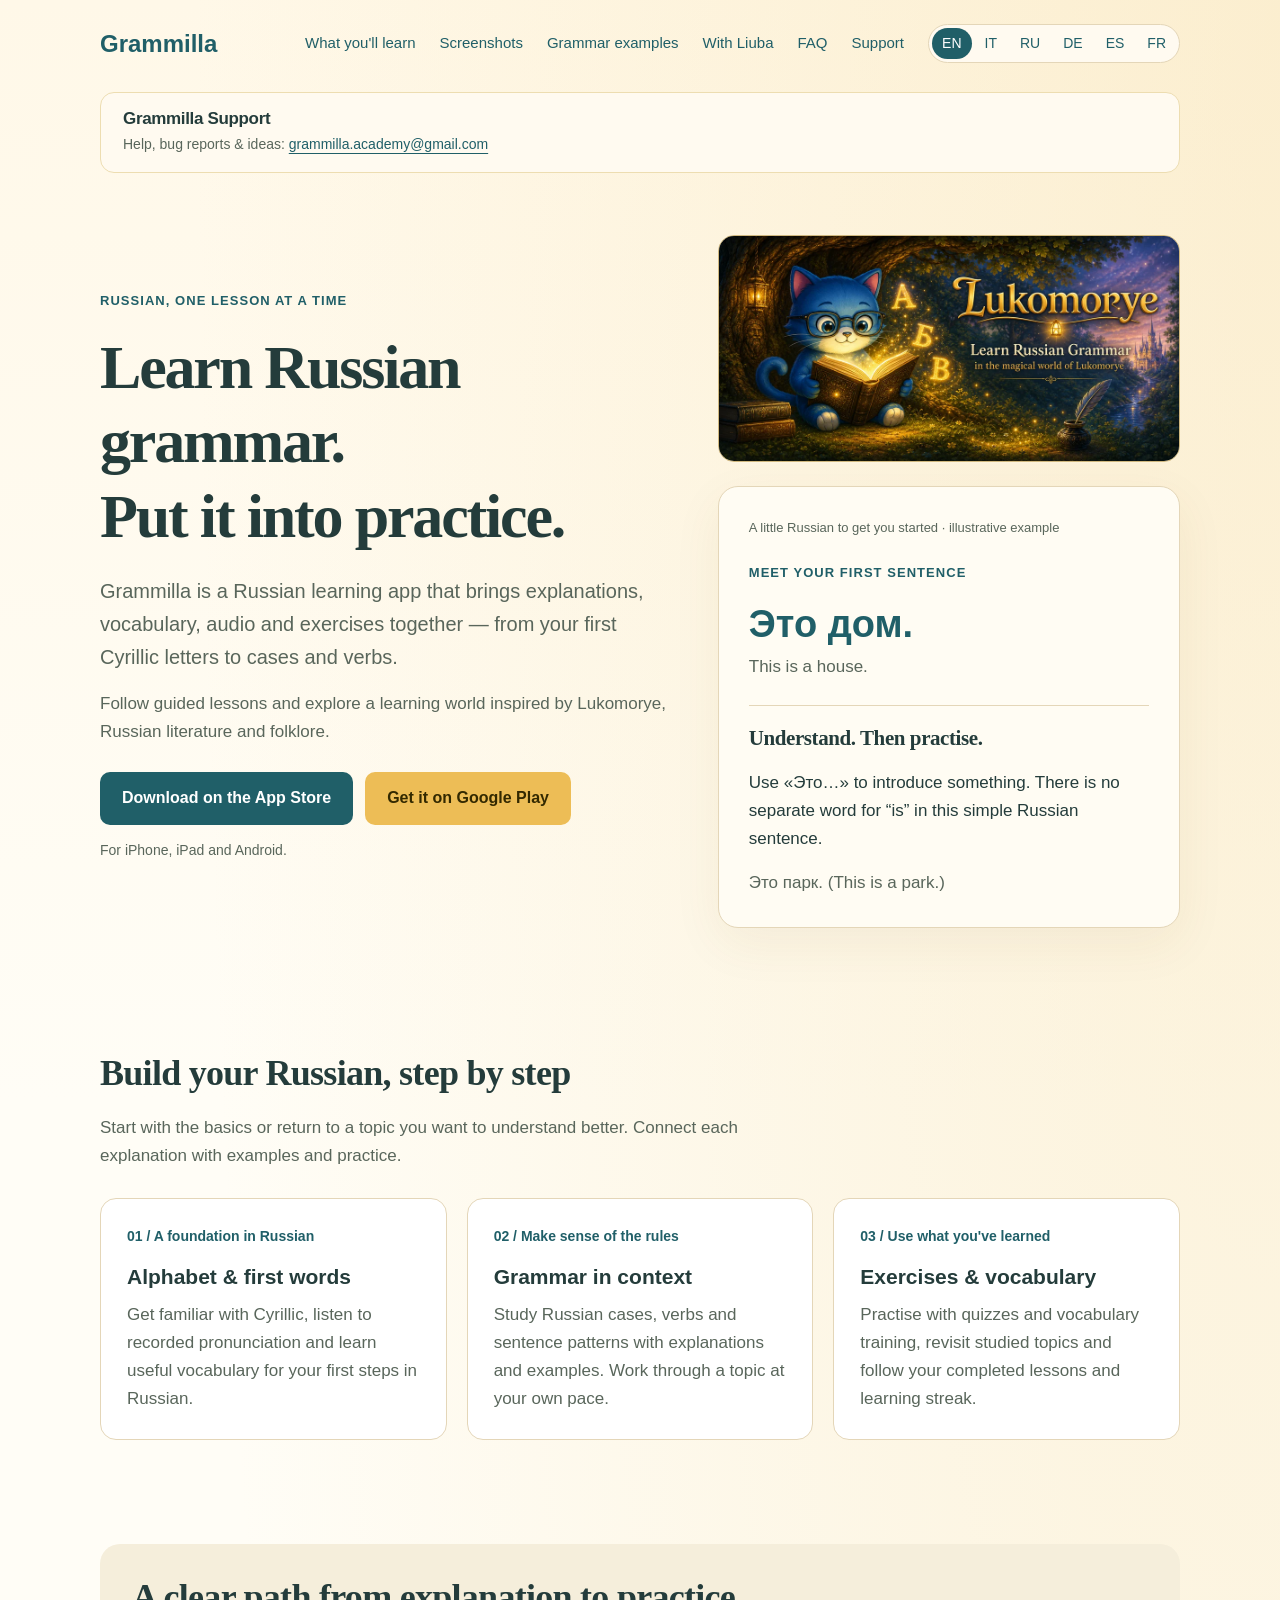
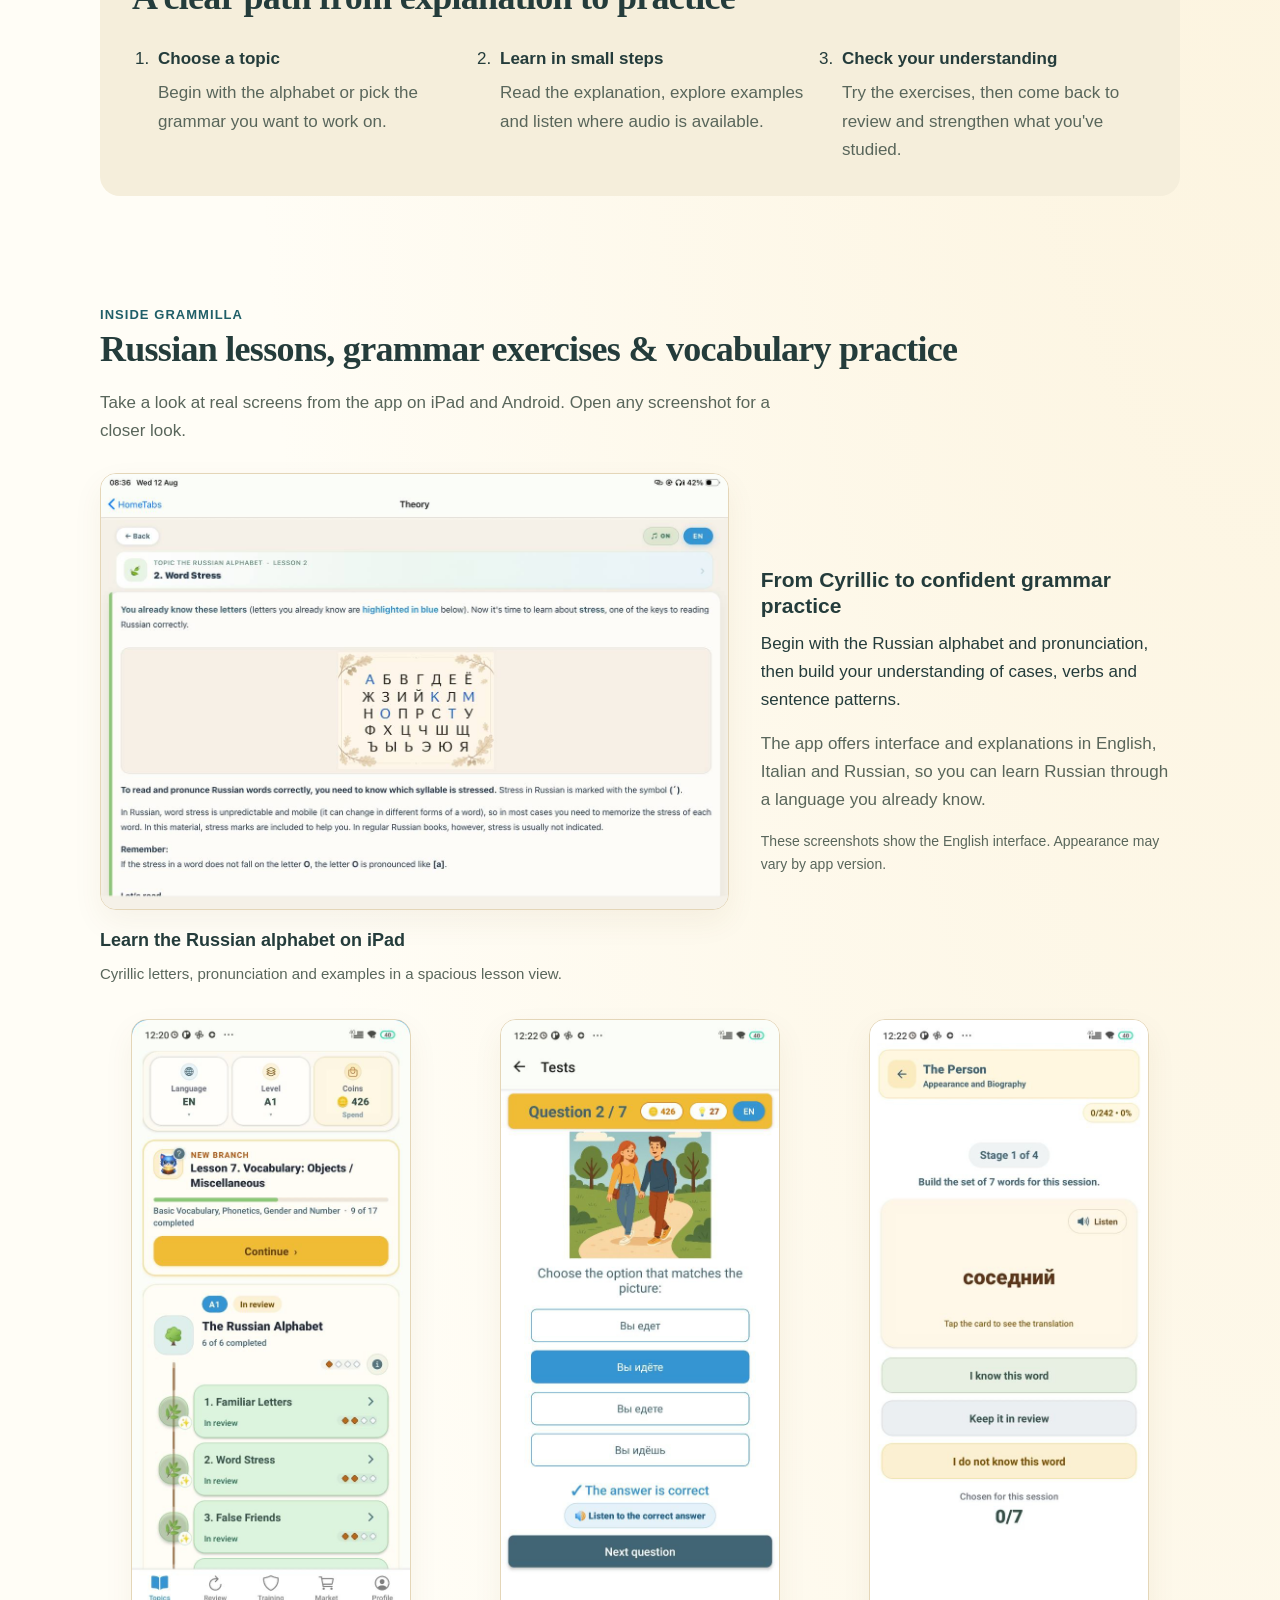
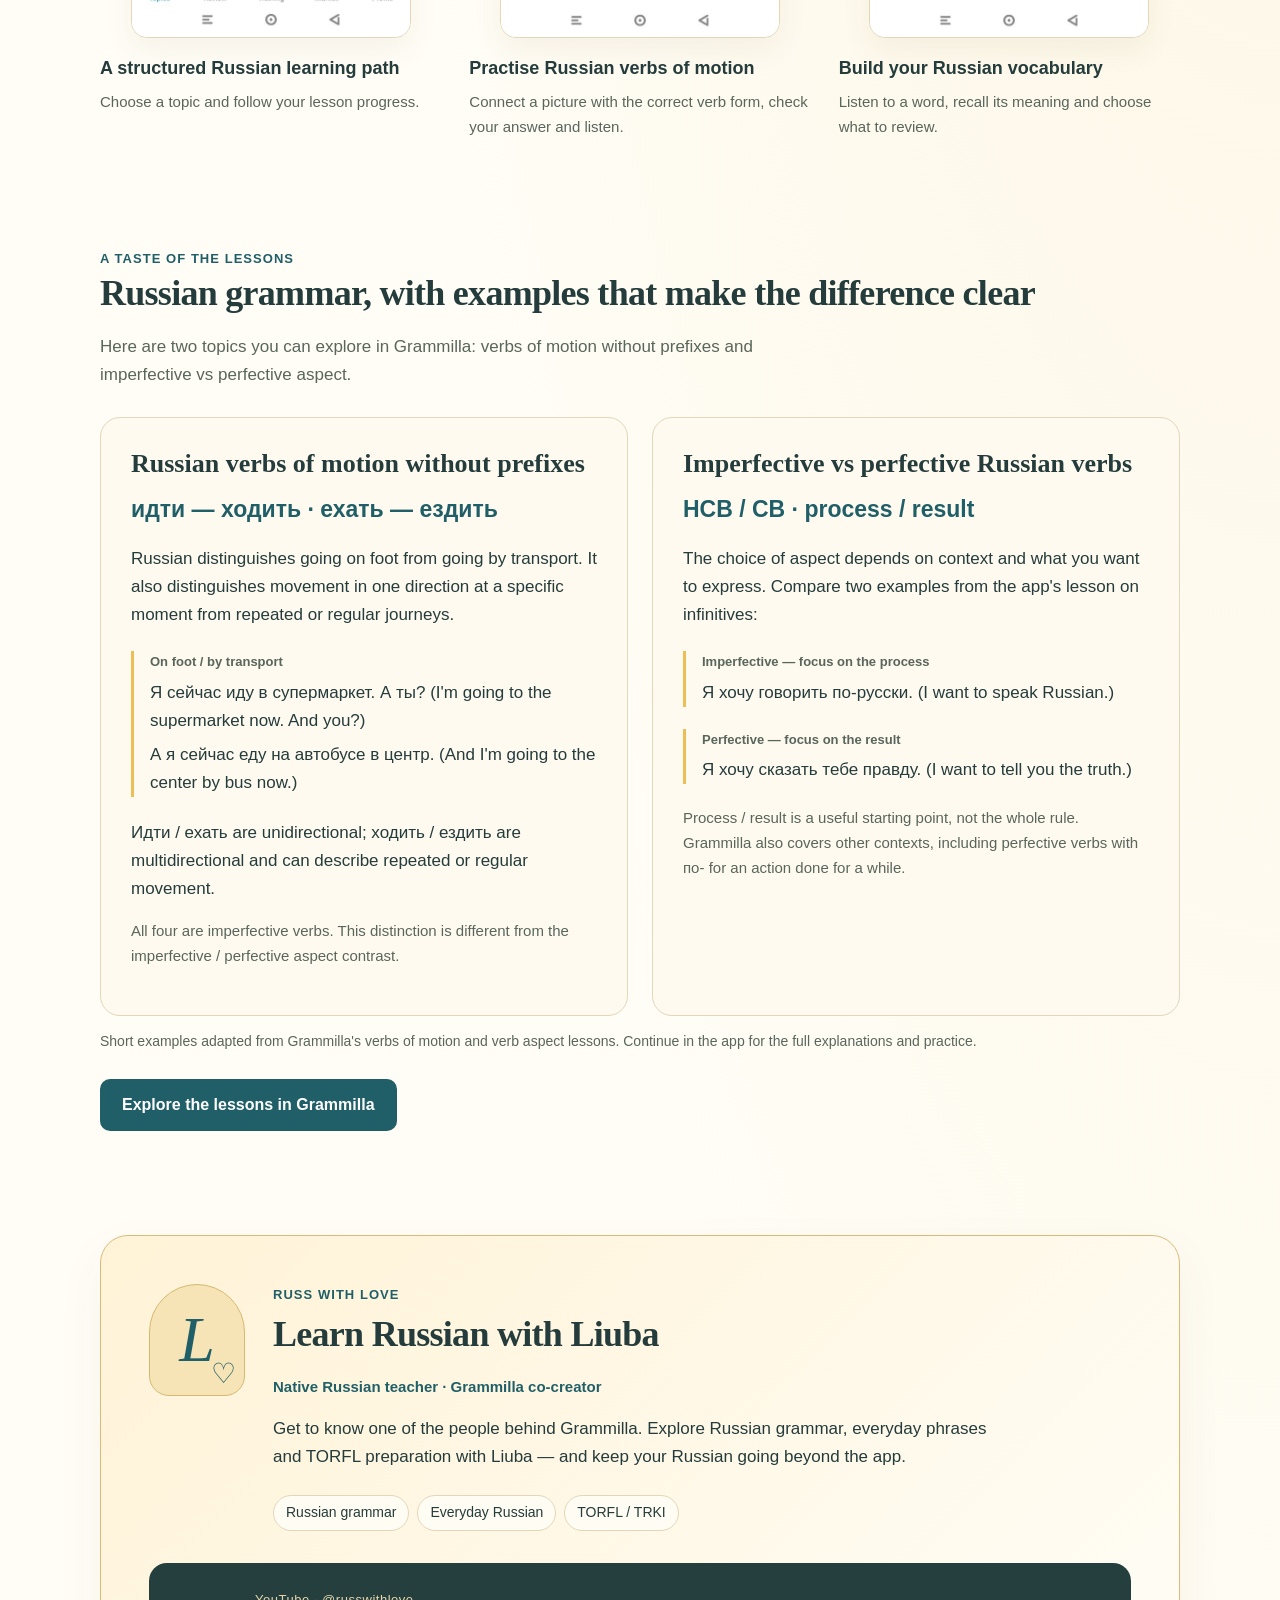
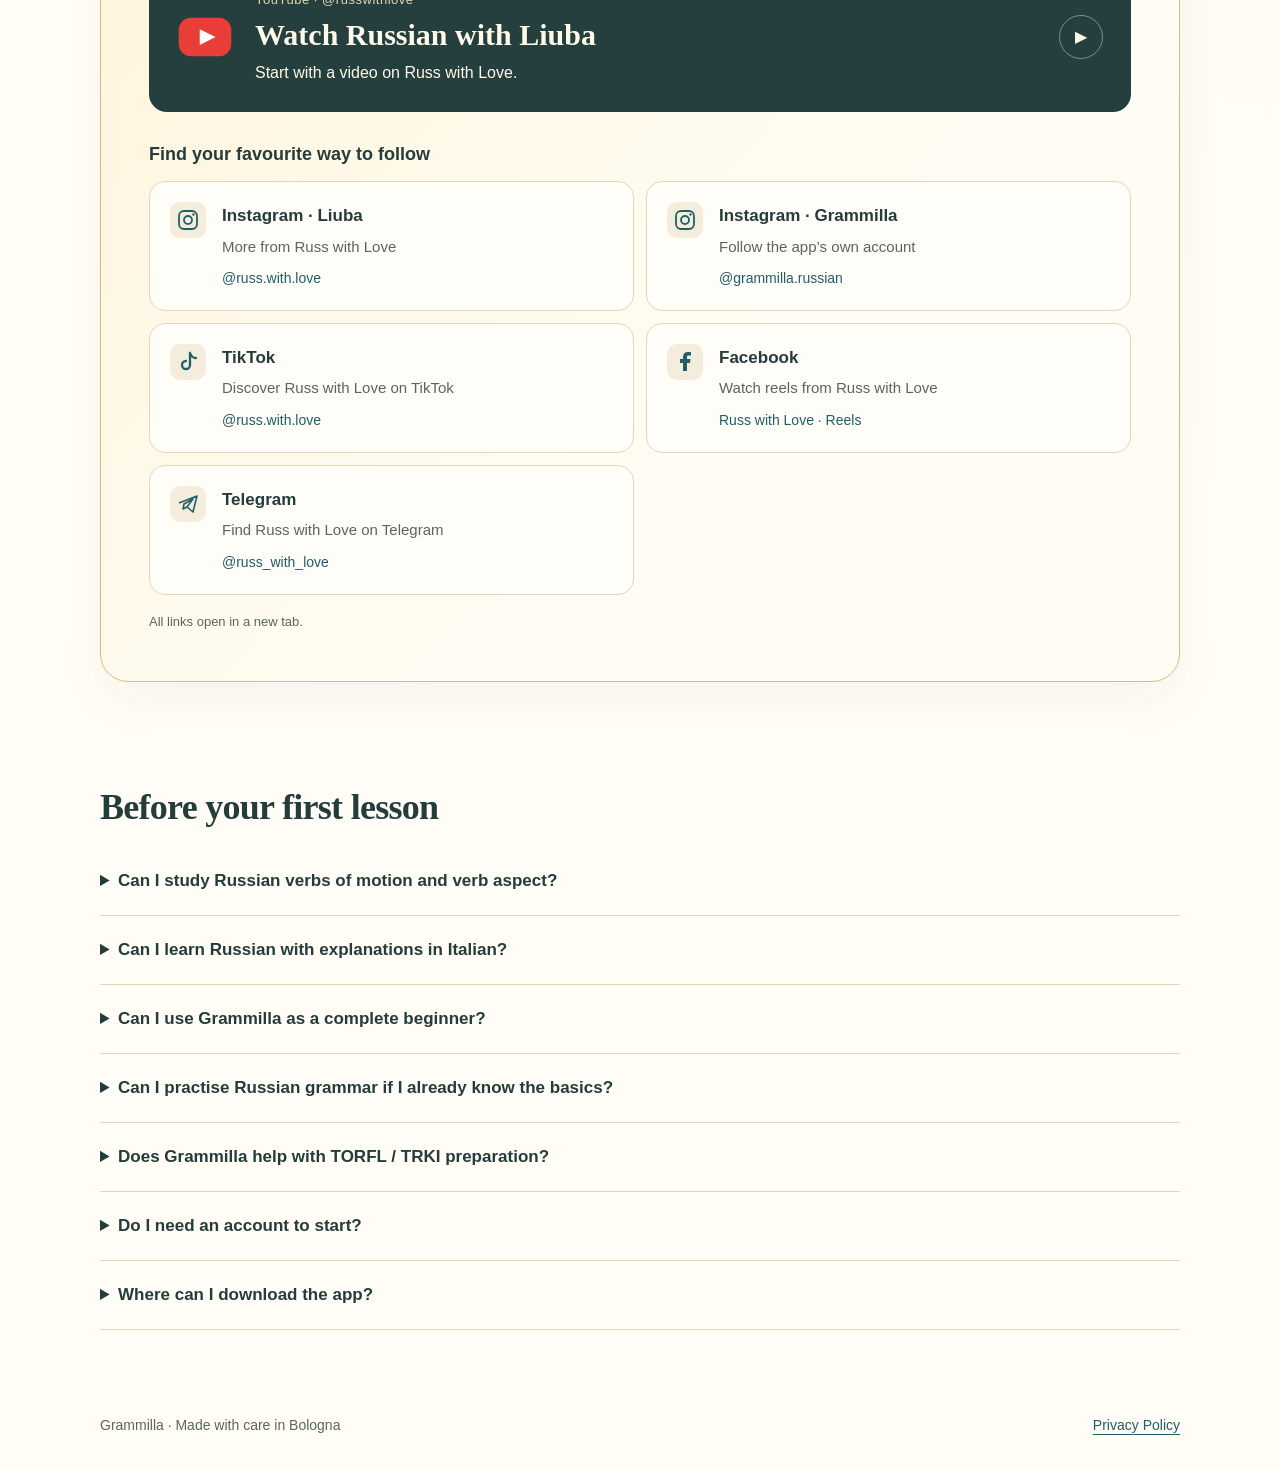
==== commit e863ed56: "Add Facebook Reels to Liuba social links in all languages" ====
--- a/index.html
+++ b/index.html
@@ -247,6 +247,10 @@
             <span class="creator-social-icon"><svg viewBox="0 0 24 24" aria-hidden="true" focusable="false"><path d="M14 3v12a4 4 0 1 1-4-4M14 3c1 3 3 5 6 5" fill="none" stroke="currentColor" stroke-width="2.3" stroke-linecap="round" stroke-linejoin="round"/></svg></span>
             <span><strong>TikTok</strong><span class="creator-social-description">Discover Russ with Love on TikTok</span><span class="creator-handle">@russ.with.love</span></span>
           </a>
+          <a class="creator-social creator-social-facebook" href="https://www.facebook.com/profile.php?id=61594652851311&amp;sk=reels_tab" target="_blank" rel="noopener noreferrer">
+            <span class="creator-social-icon"><svg viewBox="0 0 24 24" aria-hidden="true" focusable="false"><path d="M14 21v-8h3l.5-4H14V7c0-1 .4-1.5 1.6-1.5H18V2.2c-.8-.1-1.9-.2-3-.2-3 0-5 1.8-5 5v2H7v4h3v8z" fill="currentColor"/></svg></span>
+            <span><strong>Facebook</strong><span class="creator-social-description">Watch reels from Russ with Love</span><span class="creator-handle">Russ with Love · Reels</span></span>
+          </a>
           <a class="creator-social creator-social-telegram" href="https://t.me/russ_with_love" target="_blank" rel="noopener noreferrer">
             <span class="creator-social-icon"><svg viewBox="0 0 24 24" aria-hidden="true" focusable="false"><path d="m3 11 18-7-4 16-6-5-4 2 1-5 9-5-6 8" fill="none" stroke="currentColor" stroke-width="1.6" stroke-linejoin="round"/></svg></span>
             <span><strong>Telegram</strong><span class="creator-social-description">Find Russ with Love on Telegram</span><span class="creator-handle">@russ_with_love</span></span>
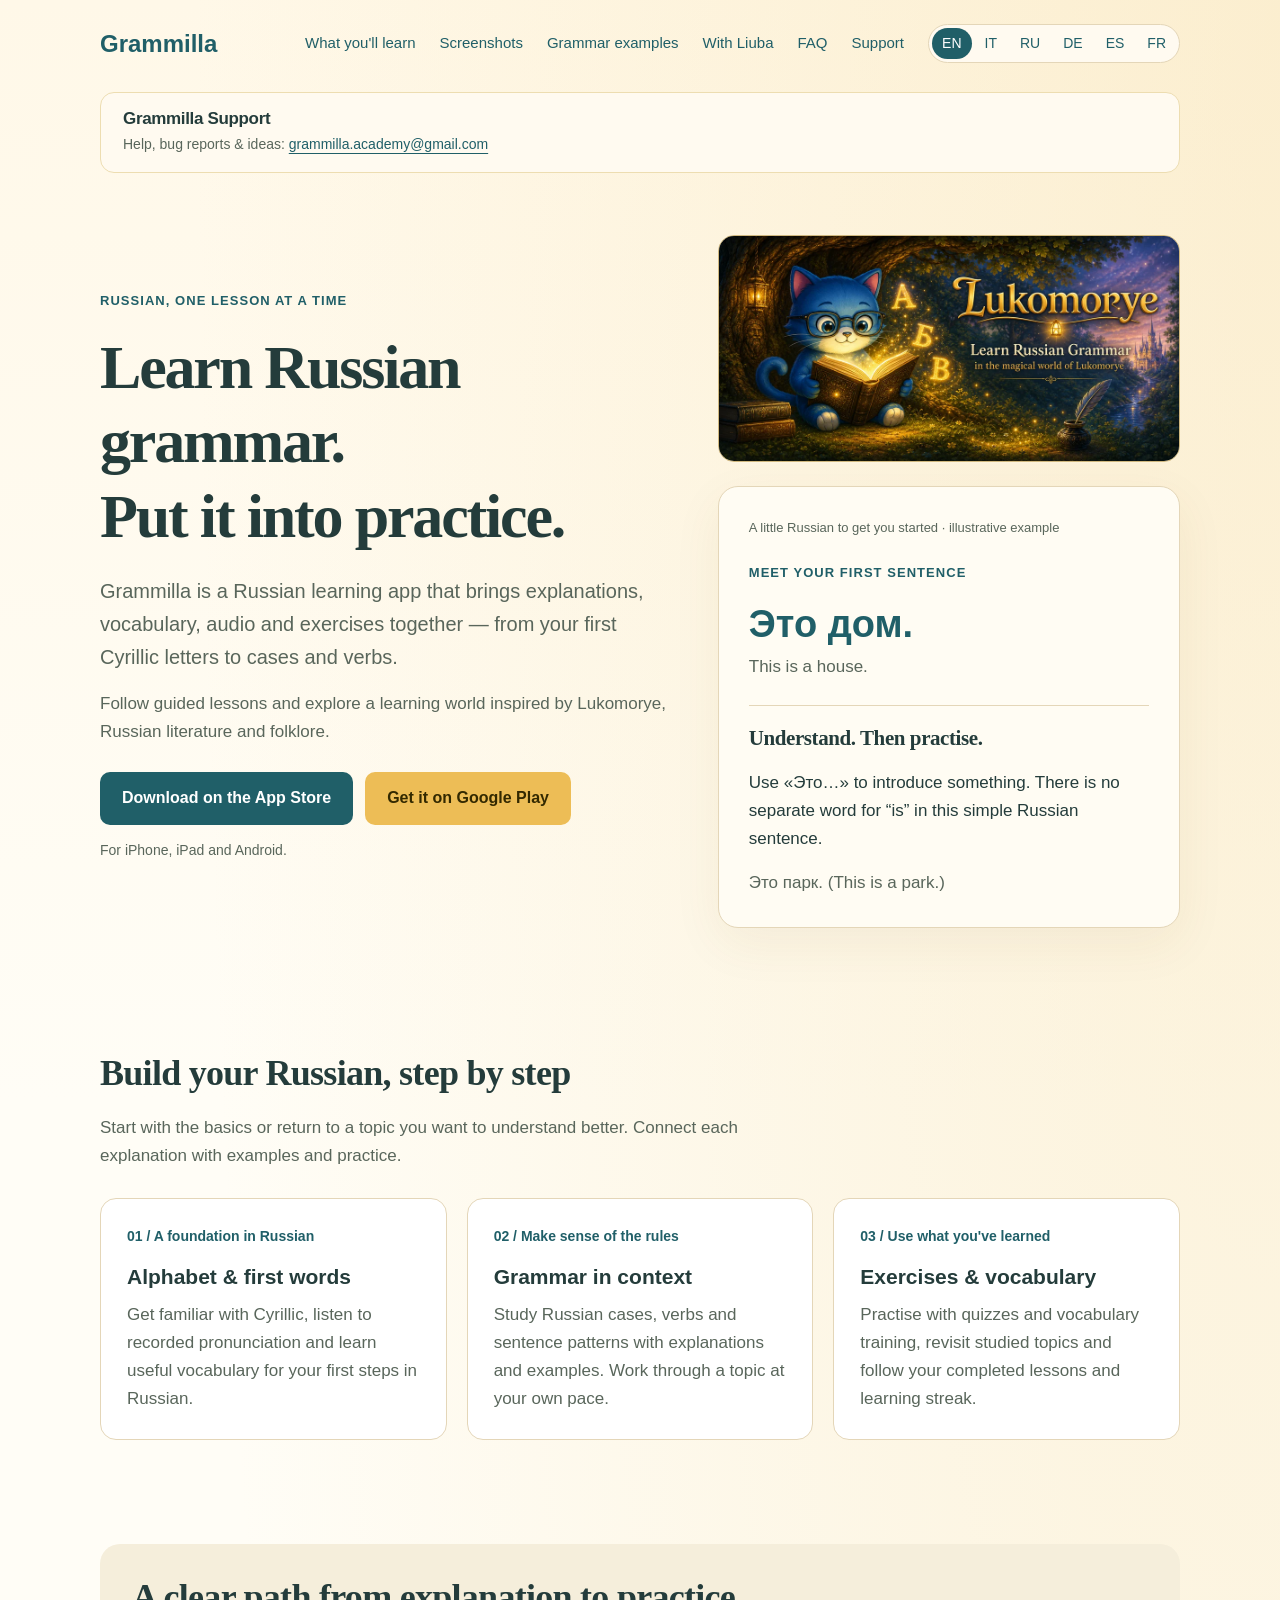
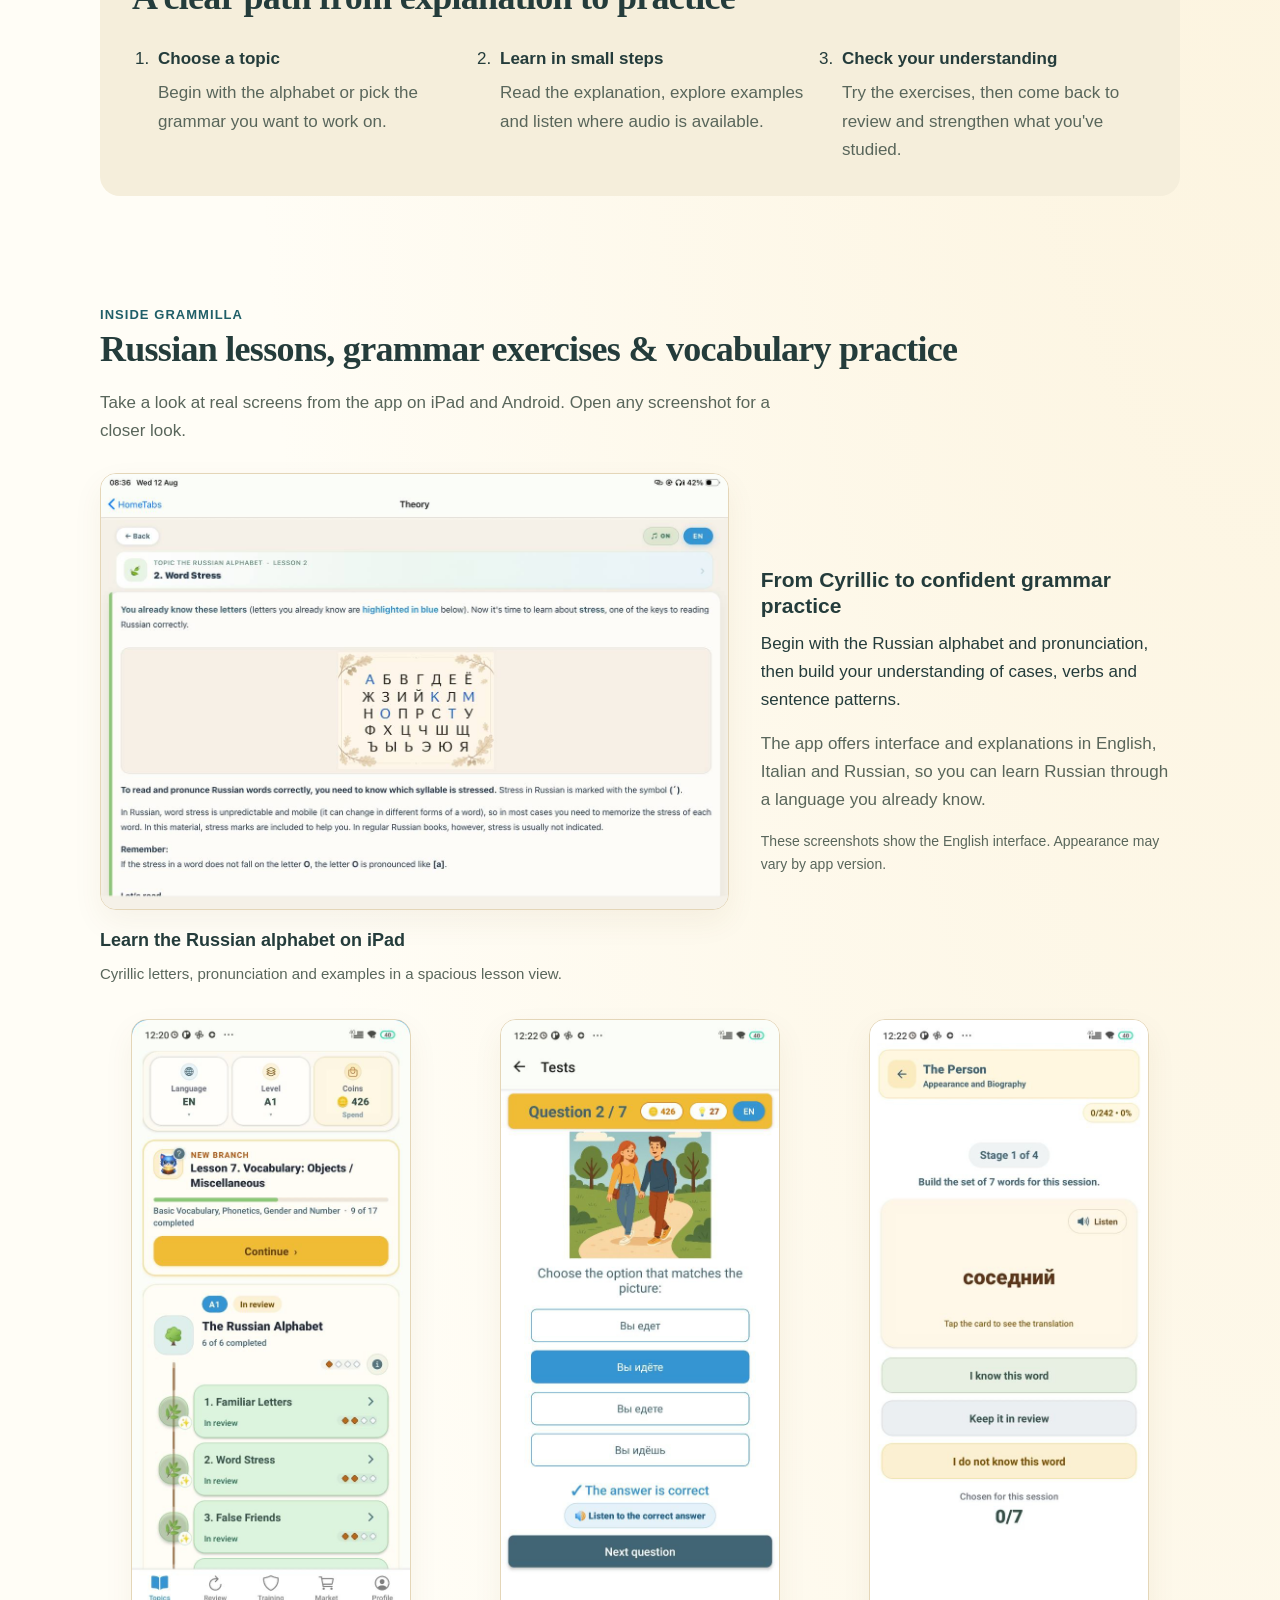
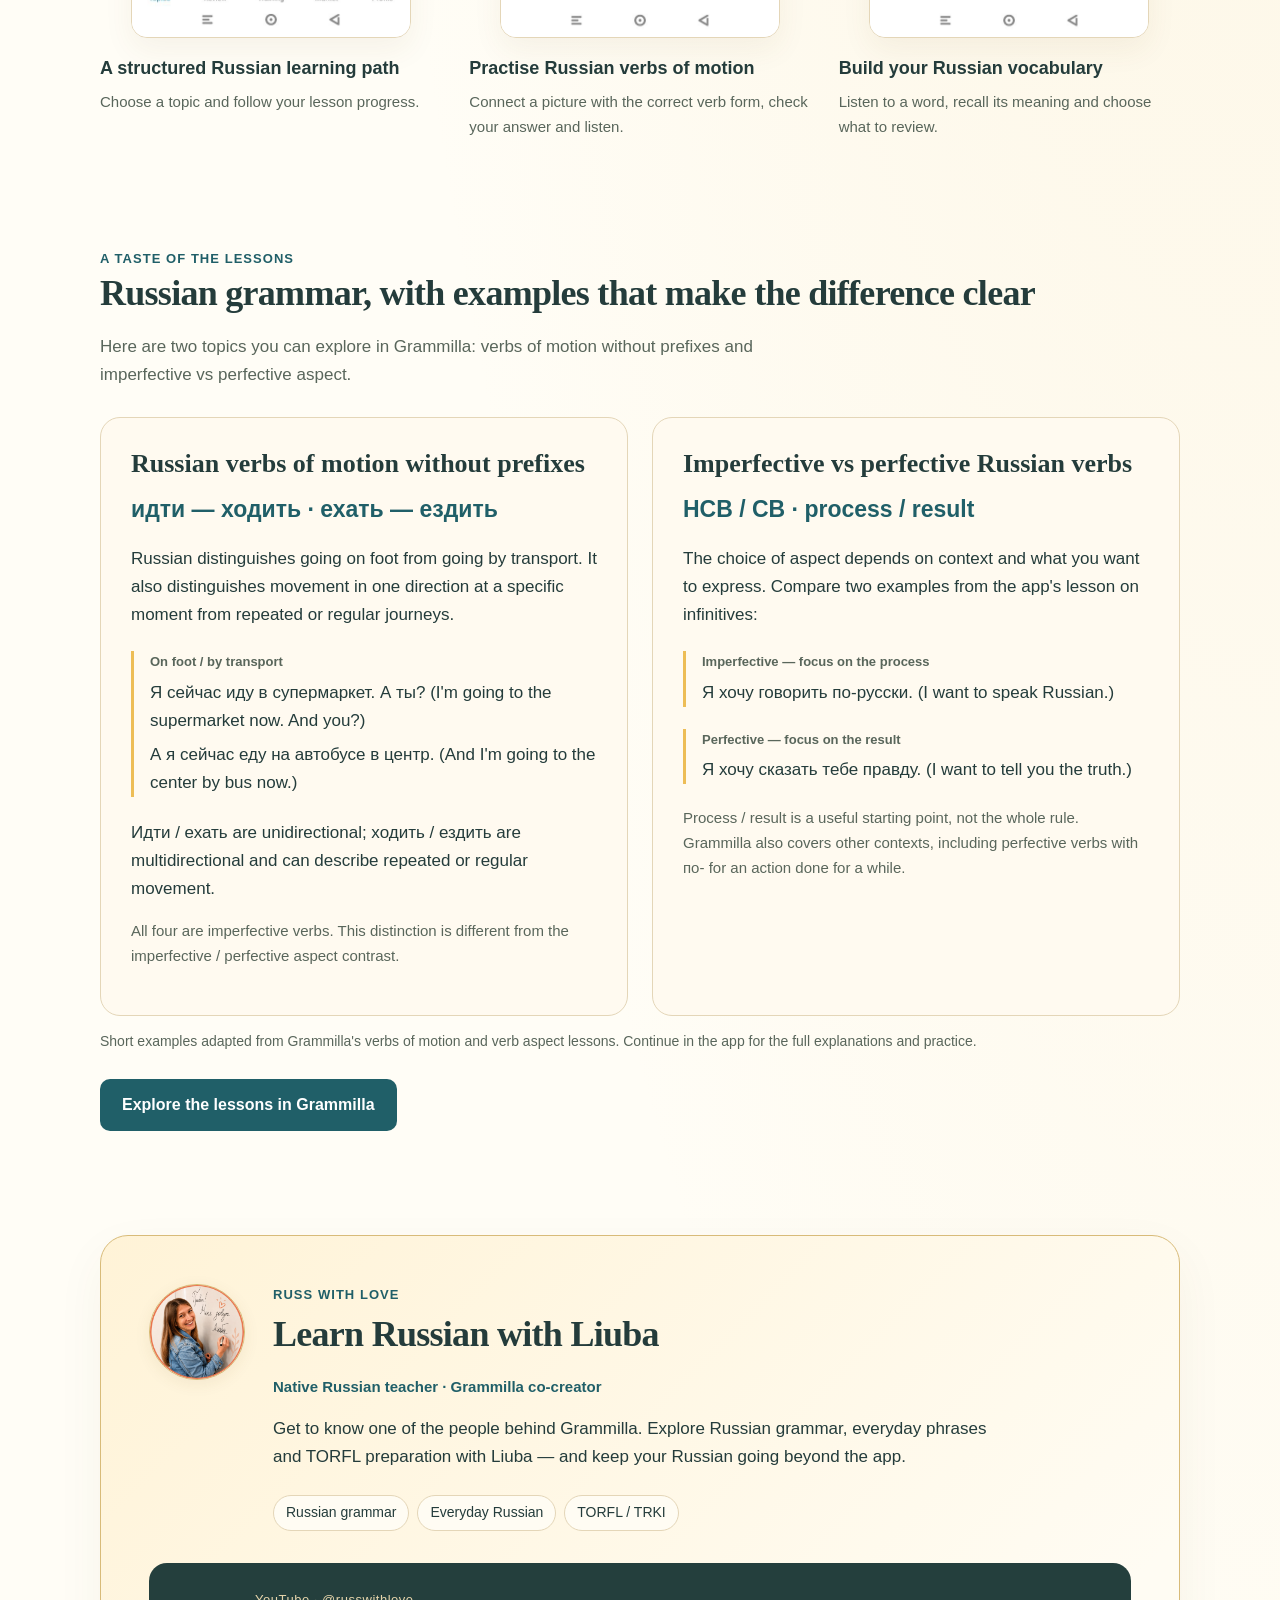
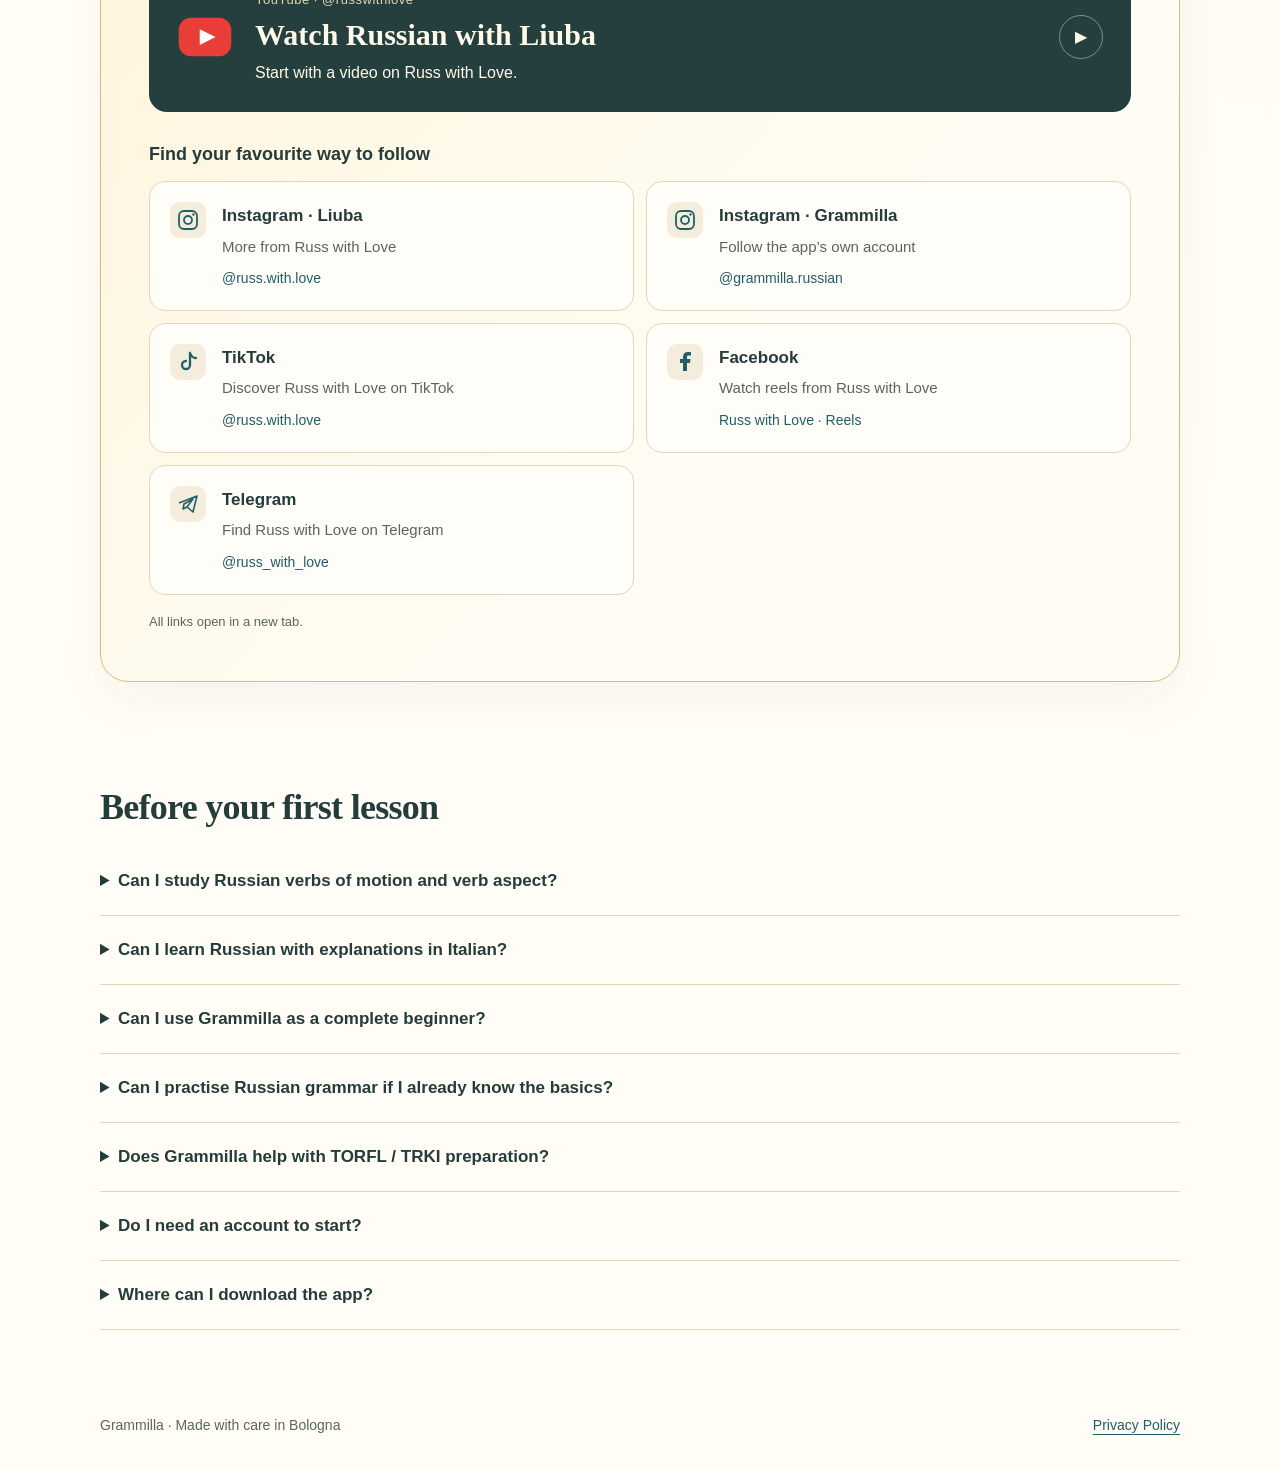
==== commit 9566601a: "Replace creator monogram with Liuba portrait in all languages" ====
--- a/index.html
+++ b/index.html
@@ -9,6 +9,7 @@
   <meta name="description" content="Learn Russian with Grammilla for iOS and Android. Explore the alphabet, grammar and vocabulary through guided lessons, recorded audio and practice exercises." />
   <meta name="theme-color" content="#fff8e8" />
   <meta name="apple-itunes-app" content="app-id=6772191189" />
+  <link rel="icon" type="image/png" sizes="64x64" href="assets/grammilla-cat-icon.png" />
   <link rel="canonical" href="https://gramillaapp.github.io/grammilla-support/" />
   <link rel="alternate" hreflang="en" href="https://gramillaapp.github.io/grammilla-support/" />
   <link rel="alternate" hreflang="it" href="https://gramillaapp.github.io/grammilla-support/it/" />
@@ -215,7 +216,7 @@
     <section id="with-liuba" class="creator-section" aria-labelledby="creator-title">
       <div class="creator-panel">
         <div class="creator-intro">
-          <div class="creator-monogram" aria-hidden="true">L<span>♡</span></div>
+          <img class="creator-avatar" src="assets/liuba-russ-with-love.jpg" width="96" height="96" loading="lazy" decoding="async" alt="Liuba, Russian teacher and Grammilla co-creator" />
           <div>
             <p class="eyebrow">Russ with Love</p>
             <h2 id="creator-title">Learn Russian with Liuba</h2>
--- a/site.css
+++ b/site.css
@@ -125,8 +125,7 @@
 /* Meet the teacher behind Grammilla. */
 .creator-panel { padding: clamp(24px, 4vw, 48px); border: 1px solid #d8bb79; border-radius: 28px; background: linear-gradient(135deg, #fff3d7, #fffcf3 65%); box-shadow: 0 18px 50px #6a4e180d; }
 .creator-intro { display: grid; grid-template-columns: 96px 1fr; gap: 28px; align-items: start; }
-.creator-monogram { position: relative; display: grid; place-items: center; width: 96px; height: 112px; border: 1px solid #d6b971; border-radius: 48px 48px 20px 20px; background: #f6e4b7; color: var(--blue); font: italic 64px Georgia, serif; }
-.creator-monogram span { position: absolute; right: 8px; bottom: 5px; font: 28px Georgia, serif; }
+.creator-avatar { display: block; width: 96px; height: 96px; object-fit: cover; border: 1px solid #d6b971; border-radius: 50%; background: #fffaf0; box-shadow: 0 4px 16px #6a4e1814; }
 .creator-intro .eyebrow { margin-bottom: 8px; }
 .creator-role { color: var(--blue); font-size: 15px; font-weight: 700; }
 .creator-copy { max-width: 740px; }
@@ -154,8 +153,7 @@
 .creator-note { margin: 16px 0 0; color: var(--muted); font-size: 13px; }
 @media (max-width: 600px) {
   .creator-intro { grid-template-columns: 1fr; gap: 20px; }
-  .creator-monogram { width: 64px; height: 72px; font-size: 44px; }
-  .creator-monogram span { font-size: 22px; right: 3px; bottom: 0; }
+  .creator-avatar { width: 64px; height: 64px; }
   .creator-socials { grid-template-columns: 1fr; }
   .creator-youtube { padding: 22px; gap: 16px; align-items: flex-start; }
   .creator-youtube-icon { width: 36px; margin-top: 4px; }
